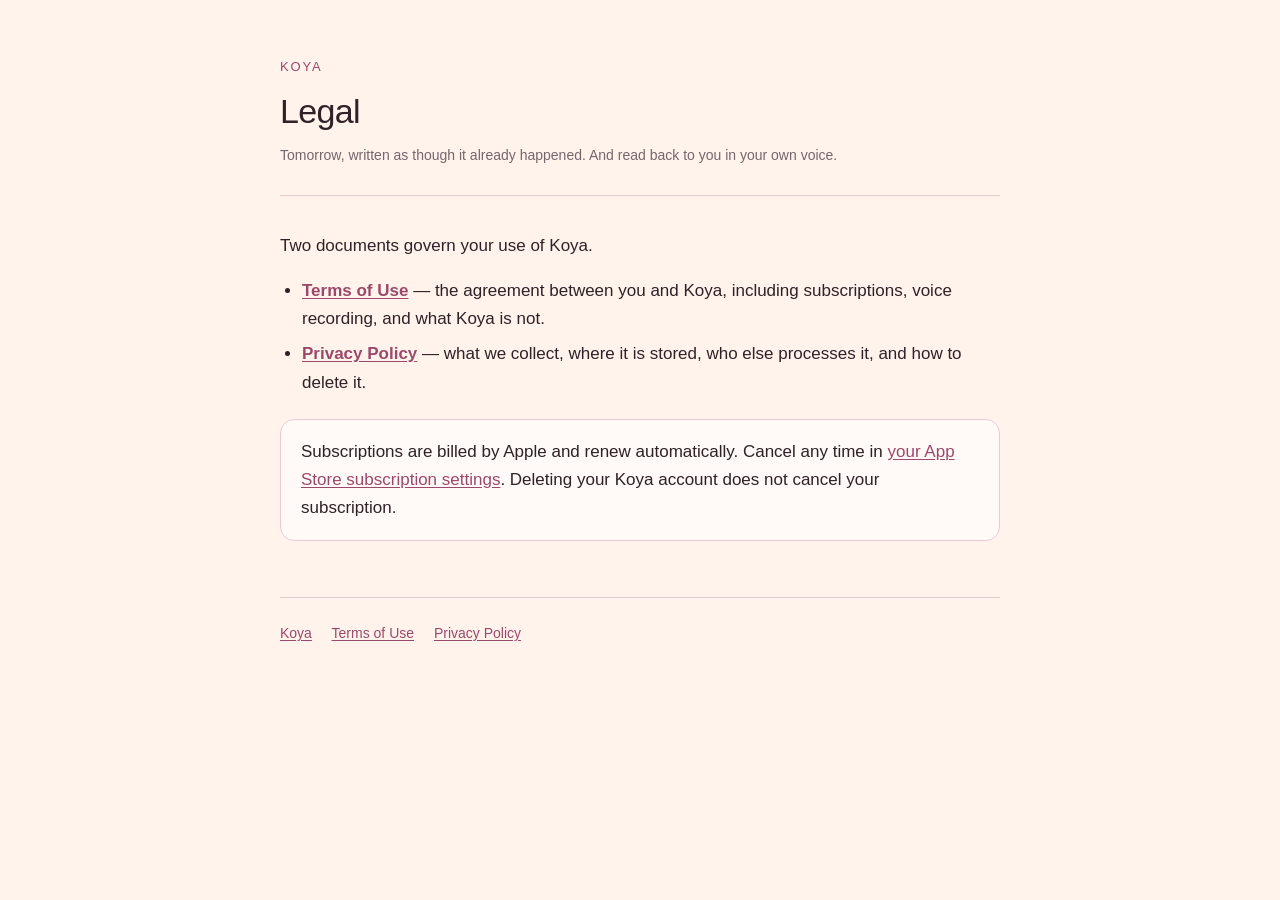
==== index.html @ c43348f8 "Koya's Terms of Use and Privacy Policy Written from the app's own code rather than from a template, " ====
<!DOCTYPE html>
<html lang="en">
<head>
<meta charset="utf-8">
<meta name="viewport" content="width=device-width, initial-scale=1">
<title>Koya — Legal</title>
<meta name="description" content="Koya's Terms of Use and Privacy Policy.">
<link rel="stylesheet" href="style.css">
</head>
<body>
<main>

<header>
  <p class="brand">Koya</p>
  <h1>Legal</h1>
  <p class="dates">Tomorrow, written as though it already happened. And read back to you in your own voice.</p>
</header>

<p>Two documents govern your use of Koya.</p>

<ul>
  <li><a href="terms.html"><strong>Terms of Use</strong></a> — the agreement between you and Koya,
      including subscriptions, voice recording, and what Koya is not.</li>
  <li><a href="privacy.html"><strong>Privacy Policy</strong></a> — what we collect, where it is
      stored, who else processes it, and how to delete it.</li>
</ul>

<div class="note">
  <p>Subscriptions are billed by Apple and renew automatically. Cancel any time in
  <a href="https://apps.apple.com/account/subscriptions">your App Store subscription settings</a>.
  Deleting your Koya account does not cancel your subscription.</p>
</div>

<footer>
  <a href="index.html">Koya</a>
  <a href="terms.html">Terms of Use</a>
  <a href="privacy.html">Privacy Policy</a>
</footer>

</main>
</body>
</html>
---- style.css ----
/* Koya's brand tokens, from ios/Koya/Theme.swift. The contrast ratios there were measured
   against these exact hexes, so they are not adjusted to taste. */
:root {
  --paper:  #FFF3EC;
  --surface:#FFF9F7;
  --ink:    #2E2226;
  --ink2:   #75666B;
  --rule:   #EACBD4;
  --signal: #9B496B;
}

* { box-sizing: border-box; }

html { -webkit-text-size-adjust: 100%; }

body {
  margin: 0;
  background: var(--paper);
  color: var(--ink);
  font: 400 17px/1.65 ui-sans-serif, -apple-system, BlinkMacSystemFont, "Segoe UI", Roboto, sans-serif;
  padding: 0 16px;
}

main { max-width: 720px; margin: 0 auto; padding: 56px 0 96px; }

header { border-bottom: 1px solid var(--rule); padding-bottom: 28px; margin-bottom: 36px; }

.brand {
  font-size: 13px; letter-spacing: 0.14em; text-transform: uppercase;
  color: var(--signal); font-weight: 500; margin: 0 0 14px;
}

h1 { font-size: 34px; font-weight: 400; letter-spacing: -0.02em; line-height: 1.2; margin: 0 0 12px; }

.dates { color: var(--ink2); font-size: 14px; margin: 0; }

h2 {
  font-size: 22px; font-weight: 500; letter-spacing: -0.01em;
  margin: 44px 0 14px; padding-top: 8px;
}

h3 { font-size: 17px; font-weight: 600; margin: 26px 0 8px; }

p, li { color: var(--ink); }

ul { padding-left: 22px; }
li { margin: 7px 0; }

a { color: var(--signal); text-underline-offset: 2px; }

strong { font-weight: 600; }

/* A plain statement that matters enough to sit apart from the prose. */
.note {
  background: var(--surface);
  border: 1px solid var(--rule);
  border-radius: 14px;
  padding: 18px 20px;
  margin: 22px 0;
}
.note p:first-child { margin-top: 0; }
.note p:last-child  { margin-bottom: 0; }

table { border-collapse: collapse; width: 100%; margin: 18px 0; font-size: 15px; }
th, td { text-align: left; padding: 11px 12px; border-bottom: 1px solid var(--rule); vertical-align: top; }
th { font-weight: 600; }
td:first-child { white-space: nowrap; }

footer {
  border-top: 1px solid var(--rule);
  margin-top: 56px; padding-top: 24px;
  color: var(--ink2); font-size: 14px;
}
footer a { margin-right: 16px; }

@media (max-width: 560px) {
  body { font-size: 16px; }
  main { padding: 36px 0 72px; }
  h1 { font-size: 28px; }
  h2 { font-size: 20px; }
  td:first-child { white-space: normal; }
}
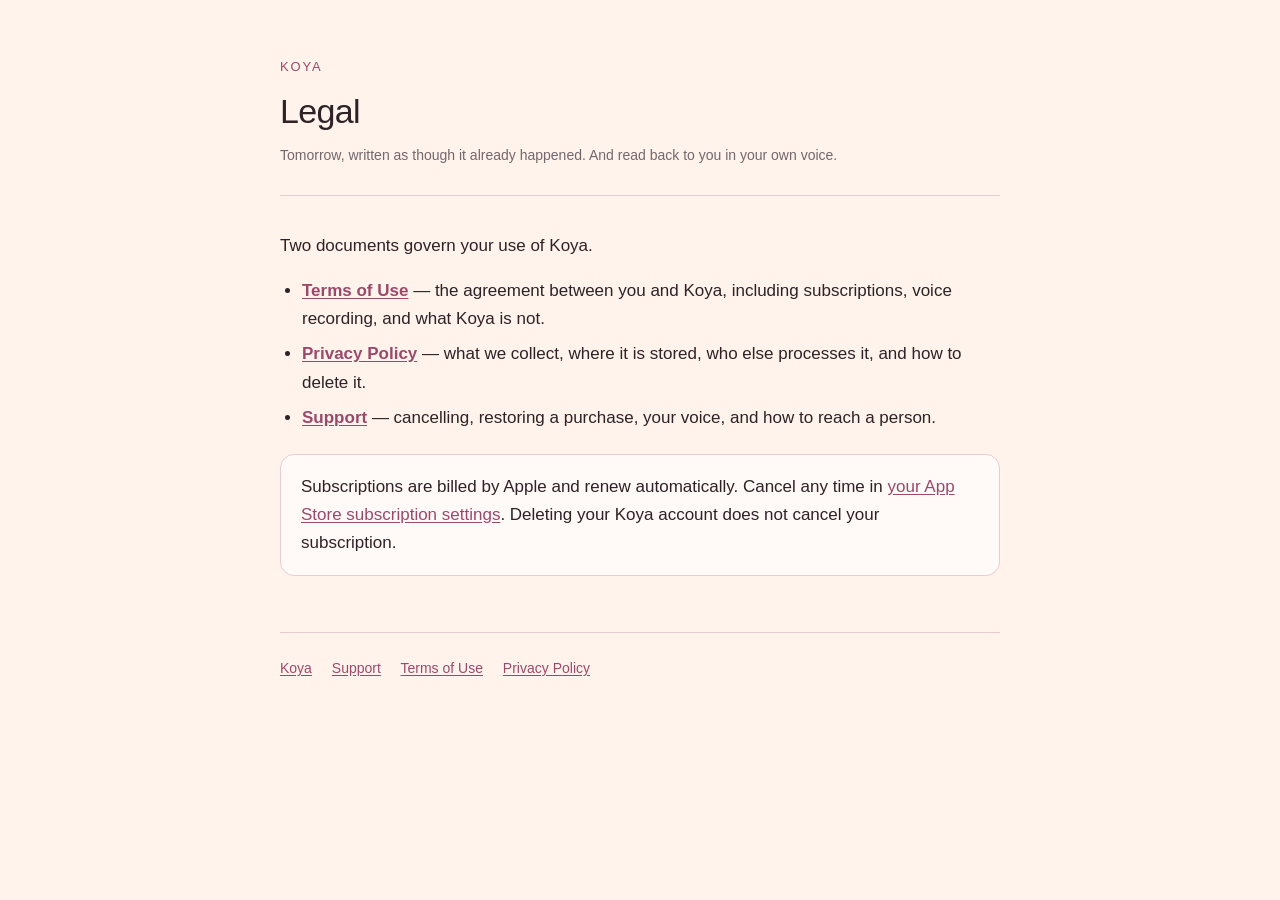
==== commit 2f21f832: "A support page, because App Review requires a working one Apple requires a Support URL on every list" ====
--- a/index.html
+++ b/index.html
@@ -23,6 +23,8 @@
       including subscriptions, voice recording, and what Koya is not.</li>
   <li><a href="privacy.html"><strong>Privacy Policy</strong></a> — what we collect, where it is
       stored, who else processes it, and how to delete it.</li>
+  <li><a href="support.html"><strong>Support</strong></a> — cancelling, restoring a purchase,
+      your voice, and how to reach a person.</li>
 </ul>
 
 <div class="note">
@@ -33,6 +35,7 @@
 
 <footer>
   <a href="index.html">Koya</a>
+  <a href="support.html">Support</a>
   <a href="terms.html">Terms of Use</a>
   <a href="privacy.html">Privacy Policy</a>
 </footer>
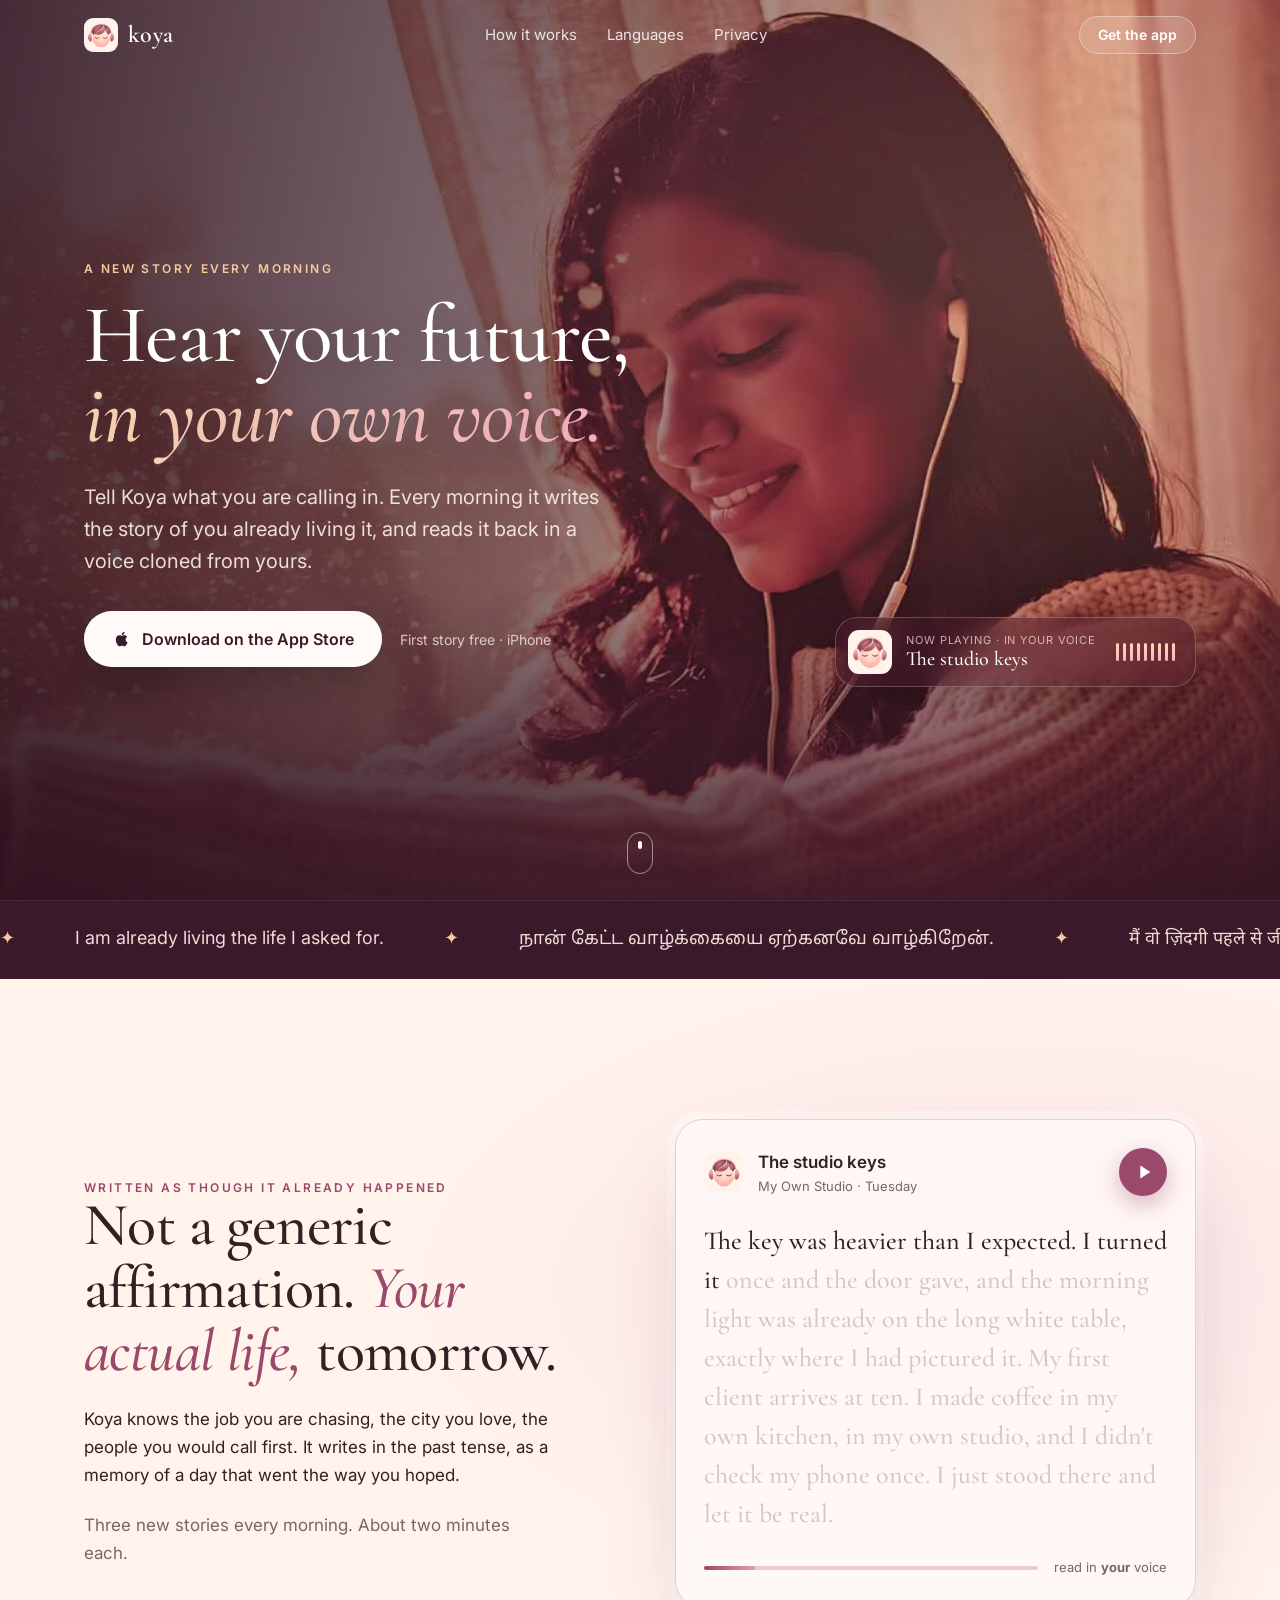
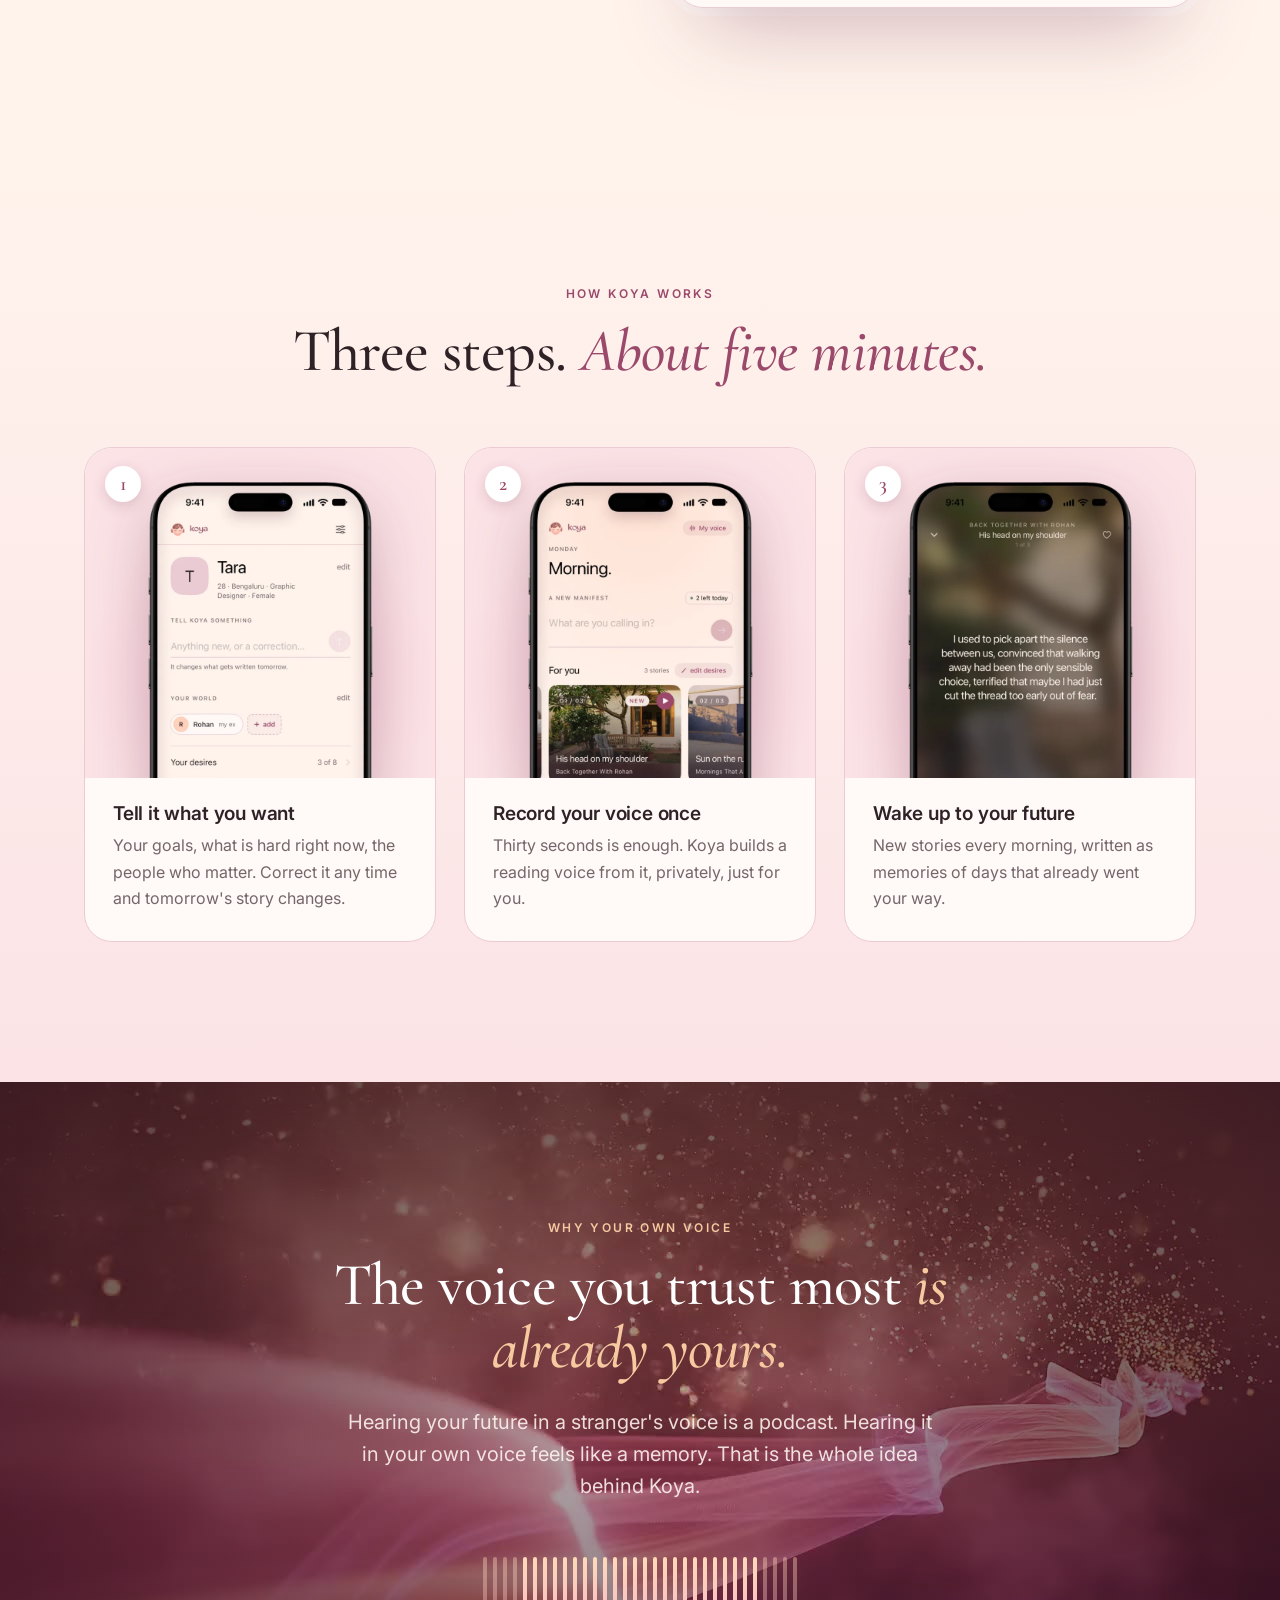
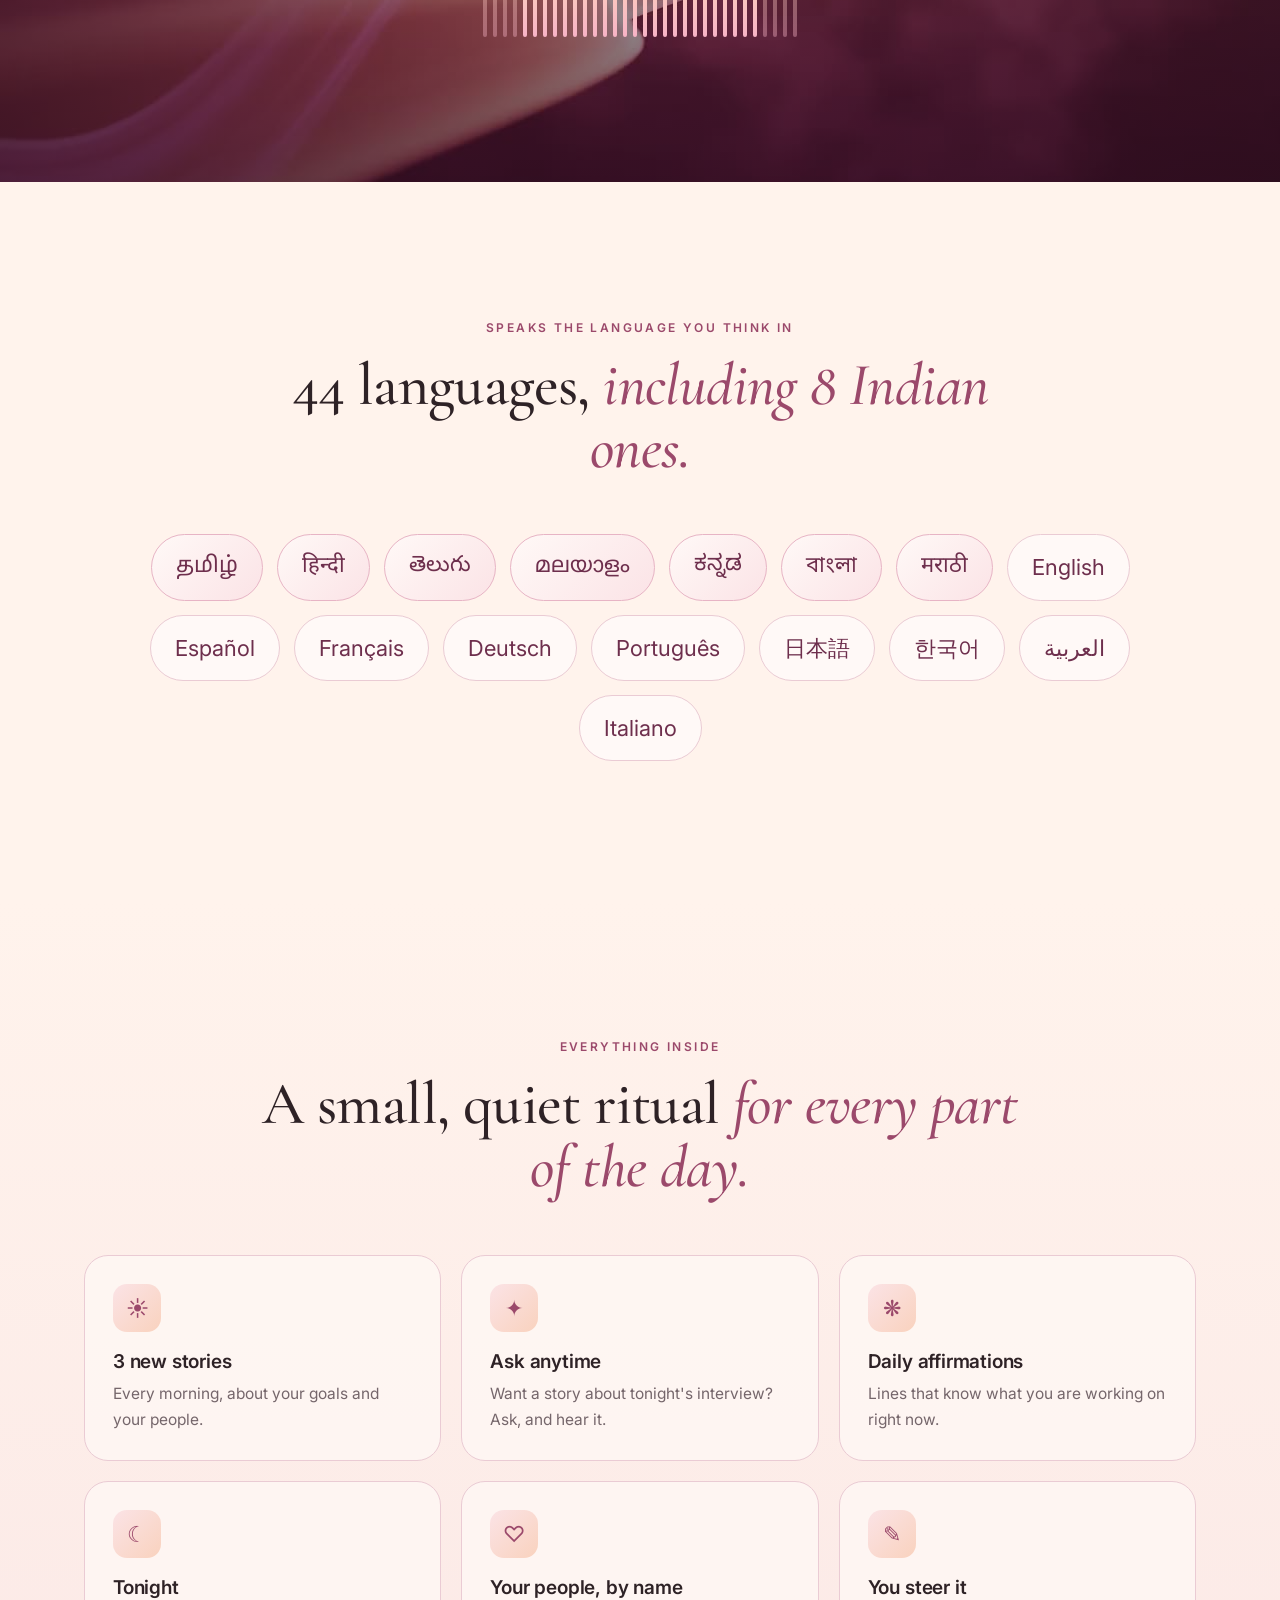
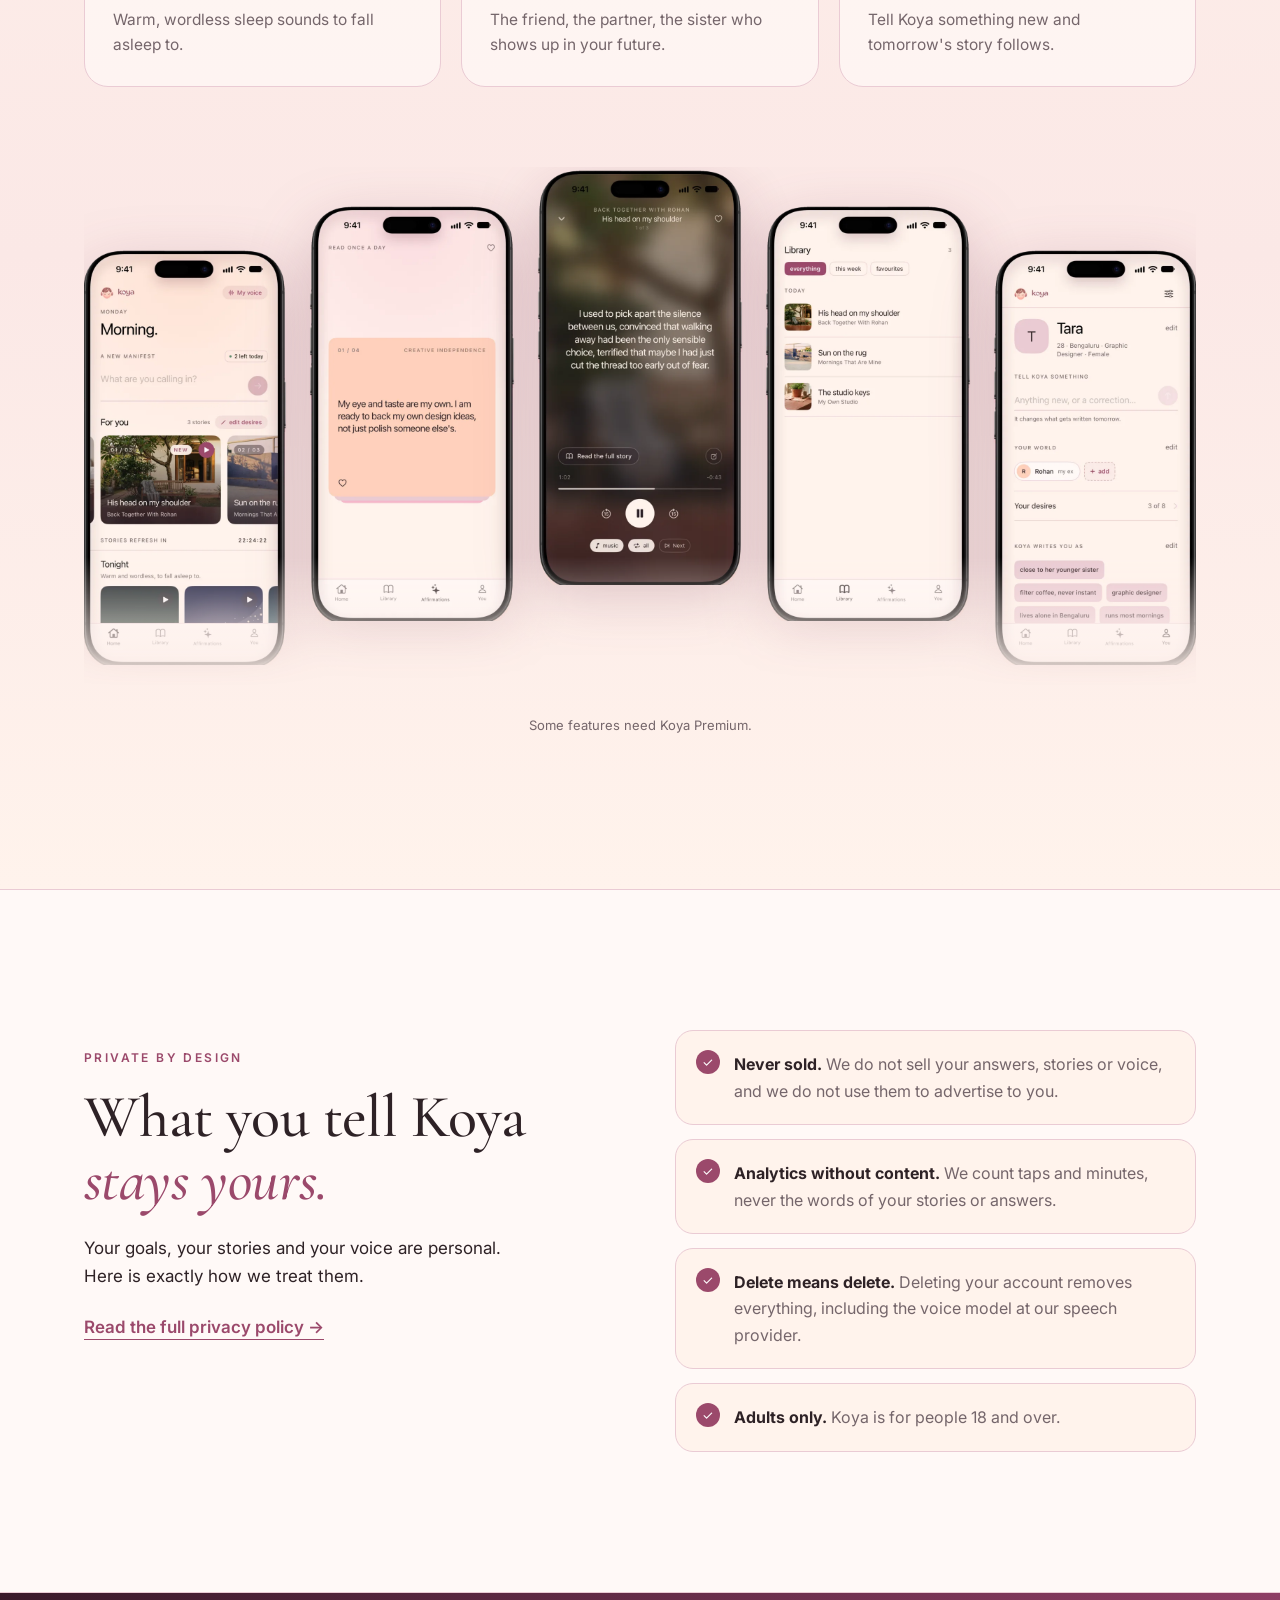
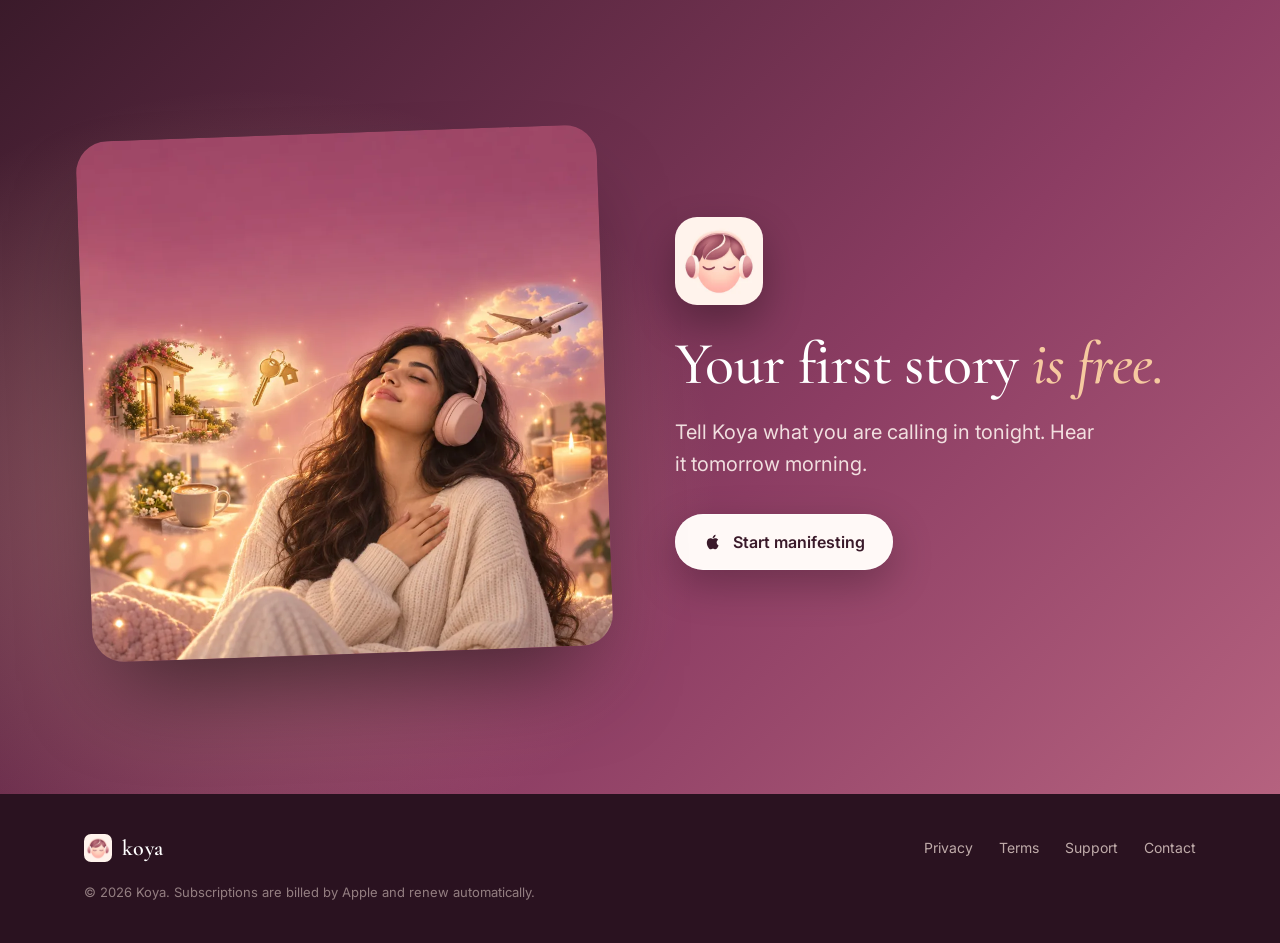
==== commit fc8cfc7b: "koyamanifest.com: new marketing site, restyled legal pages, ad landing page Hero and ambient video l" ====
--- a/index.html
+++ b/index.html
@@ -2,44 +2,273 @@
 <html lang="en">
 <head>
 <meta charset="utf-8">
-<meta name="viewport" content="width=device-width, initial-scale=1">
-<title>Koya — Legal</title>
-<meta name="description" content="Koya's Terms of Use and Privacy Policy.">
-<link rel="stylesheet" href="style.css">
+<meta name="viewport" content="width=device-width, initial-scale=1, viewport-fit=cover">
+<title>Koya · Hear your future, in your own voice</title>
+<meta name="description" content="Koya writes a short story of your goals already coming true and reads it to you every morning, in a voice cloned from yours. 44 languages. First story free on iPhone.">
+<link rel="canonical" href="https://koyamanifest.com/">
+<meta property="og:type" content="website">
+<meta property="og:url" content="https://koyamanifest.com/">
+<meta property="og:title" content="Koya · Hear your future, in your own voice">
+<meta property="og:description" content="A new manifestation story every morning, read to you in your own voice. First story free on iPhone.">
+<meta property="og:image" content="https://koyamanifest.com/assets/og.jpg">
+<meta name="twitter:card" content="summary_large_image">
+<meta name="apple-itunes-app" content="app-id=6812510895">
+<meta name="theme-color" content="#3A1A2A">
+<link rel="icon" href="assets/koya-icon.png">
+<link rel="apple-touch-icon" href="assets/koya-icon.png">
+<link rel="preconnect" href="https://fonts.googleapis.com">
+<link rel="preconnect" href="https://fonts.gstatic.com" crossorigin>
+<link href="https://fonts.googleapis.com/css2?family=Cormorant+Garamond:ital,wght@0,500;0,600;1,500;1,600&family=Inter:wght@400;500;600&family=Noto+Sans+Tamil:wght@500&family=Noto+Sans+Devanagari:wght@500&family=Noto+Sans+Telugu:wght@500&family=Noto+Sans+Malayalam:wght@500&family=Noto+Sans+Kannada:wght@500&family=Noto+Sans+Bengali:wght@500&display=swap" rel="stylesheet">
+<link rel="preload" as="image" href="assets/hero-poster.jpg">
+<link rel="stylesheet" href="site.css">
 </head>
-<body>
-<main>
-
-<header>
-  <p class="brand">Koya</p>
-  <h1>Legal</h1>
-  <p class="dates">Tomorrow, written as though it already happened. And read back to you in your own voice.</p>
+<body class="home">
+
+<header class="nav" id="nav">
+  <a class="logo" href="/" aria-label="Koya home"><img src="assets/icon.webp" alt="" width="34" height="34"><span>koya</span></a>
+  <nav>
+    <a href="#how">How it works</a>
+    <a href="#languages">Languages</a>
+    <a href="#privacy">Privacy</a>
+  </nav>
+  <a class="btn btn-small" href="https://apps.apple.com/app/id6812510895" data-cta="nav">Get the app</a>
 </header>
 
-<p>Two documents govern your use of Koya.</p>
-
-<ul>
-  <li><a href="terms.html"><strong>Terms of Use</strong></a> — the agreement between you and Koya,
-      including subscriptions, voice recording, and what Koya is not.</li>
-  <li><a href="privacy.html"><strong>Privacy Policy</strong></a> — what we collect, where it is
-      stored, who else processes it, and how to delete it.</li>
-  <li><a href="support.html"><strong>Support</strong></a> — cancelling, restoring a purchase,
-      your voice, and how to reach a person.</li>
-</ul>
-
-<div class="note">
-  <p>Subscriptions are billed by Apple and renew automatically. Cancel any time in
-  <a href="https://apps.apple.com/account/subscriptions">your App Store subscription settings</a>.
-  Deleting your Koya account does not cancel your subscription.</p>
+<!-- HERO -->
+<section class="hero">
+  <video class="hero-video" src="assets/hero.mp4" poster="assets/hero-poster.jpg" autoplay muted loop playsinline preload="auto" aria-hidden="true"></video>
+  <div class="hero-shade"></div>
+  <div class="hero-grain"></div>
+  <div class="hero-inner">
+    <div class="hero-copy">
+      <p class="kicker reveal">A new story every morning</p>
+      <h1 class="reveal">Hear your future,<br><em>in your own voice.</em></h1>
+      <p class="lede reveal">Tell Koya what you are calling in. Every morning it writes the story of you already living it, and reads it back in a voice cloned from yours.</p>
+      <div class="hero-cta reveal">
+        <a class="btn btn-light" href="https://apps.apple.com/app/id6812510895" data-cta="hero">
+          <svg viewBox="0 0 24 24" aria-hidden="true"><path d="M16.37 12.6c-.02-2.2 1.8-3.260 1.88-3.31-1.03-1.5-2.62-1.7-3.18-1.72-1.35-.14-2.64.8-3.33.8-.69 0-1.740-.78-2.86-.76-1.47.02-2.83.86-3.59 2.18-1.53 2.65-.39 6.57 1.1 8.72.73 1.05 1.6 2.23 2.73 2.19 1.1-.04 1.51-.71 2.84-.71 1.32 0 1.7.71 2.86.69 1.18-.02 1.93-1.07 2.65-2.13.84-1.22 1.18-2.4 1.2-2.46-.03-.01-2.3-.88-2.32-3.49zM14.2 6.13c.6-.73 1.01-1.75.9-2.76-.87.04-1.92.58-2.54 1.31-.56.65-1.05 1.690-.92 2.68.97.08 1.96-.49 2.56-1.23z"/></svg>
+          Download on the App Store
+        </a>
+        <span class="hero-fine">First story free · iPhone</span>
+      </div>
+    </div>
+    <div class="now reveal" aria-hidden="true">
+      <img src="assets/icon.webp" alt="" width="44" height="44">
+      <div class="now-txt"><small>Now playing · in your voice</small><b>The studio keys</b></div>
+      <div class="wave"><i></i><i></i><i></i><i></i><i></i><i></i><i></i><i></i><i></i></div>
+    </div>
+  </div>
+  <a class="scroll-hint" href="#story" aria-label="Scroll down"><span></span></a>
+</section>
+
+<!-- MARQUEE -->
+<div class="marquee" aria-label="Affirmations in many languages">
+  <div class="track">
+    <span lang="en">I am already living the life I asked for.</span>
+    <span lang="ta" class="ta">நான் கேட்ட வாழ்க்கையை ஏற்கனவே வாழ்கிறேன்.</span>
+    <span lang="hi" class="hi">मैं वो ज़िंदगी पहले से जी रही हूँ जो मैंने माँगी थी।</span>
+    <span lang="te" class="te">నేను కోరుకున్న జీవితాన్ని ఇప్పటికే జీవిస్తున్నాను.</span>
+    <span lang="ml" class="ml">ഞാൻ ആഗ്രഹിച്ച ജീവിതം ഇപ്പോൾ തന്നെ ജീവിക്കുന്നു.</span>
+    <span lang="kn" class="kn">ನಾನು ಬಯಸಿದ ಜೀವನವನ್ನು ಈಗಾಗಲೇ ಬದುಕುತ್ತಿದ್ದೇನೆ.</span>
+    <span lang="es">Ya estoy viviendo la vida que pedí.</span>
+    <span lang="fr">Je vis déjà la vie que j'ai demandée.</span>
+  </div>
 </div>
 
-<footer>
-  <a href="index.html">Koya</a>
-  <a href="support.html">Support</a>
-  <a href="terms.html">Terms of Use</a>
-  <a href="privacy.html">Privacy Policy</a>
+<!-- STORY DEMO -->
+<section class="story" id="story">
+  <div class="wrap story-grid">
+    <div class="story-copy">
+      <p class="kicker dark reveal">Written as though it already happened</p>
+      <h2 class="reveal">Not a generic affirmation. <em>Your actual life,</em> tomorrow.</h2>
+      <p class="reveal">Koya knows the job you are chasing, the city you love, the people you would call first. It writes in the past tense, as a memory of a day that went the way you hoped.</p>
+      <p class="muted reveal">Three new stories every morning. About two minutes each.</p>
+    </div>
+    <figure class="story-card reveal" id="storyCard">
+      <div class="story-head">
+        <img src="assets/icon.webp" alt="" width="40" height="40">
+        <div><b>The studio keys</b><span>My Own Studio · Tuesday</span></div>
+        <button class="play" id="playBtn" aria-label="Play the sample story"><svg viewBox="0 0 24 24"><path d="M8 5v14l11-7z"/></svg></button>
+      </div>
+      <p class="story-text" id="storyText">The key was heavier than I expected. I turned it once and the door gave, and the morning light was already on the long white table, exactly where I had pictured it. My first client arrives at ten. I made coffee in my own kitchen, in my own studio, and I didn't check my phone once. I just stood there and let it be real.</p>
+      <div class="story-foot">
+        <div class="bar"><i id="storyBar"></i></div>
+        <span>read in <b>your</b> voice</span>
+      </div>
+    </figure>
+  </div>
+</section>
+
+<!-- HOW -->
+<section class="how" id="how">
+  <div class="wrap">
+    <p class="kicker dark center reveal">How Koya works</p>
+    <h2 class="center reveal">Three steps. <em>About five minutes.</em></h2>
+    <div class="steps">
+      <article class="step reveal">
+        <div class="step-phone"><img src="assets/phone-you.webp" alt="Koya profile screen with goals and people" loading="lazy" width="600" height="1194"></div>
+        <span class="num">1</span>
+        <h3>Tell it what you want</h3>
+        <p>Your goals, what is hard right now, the people who matter. Correct it any time and tomorrow's story changes.</p>
+      </article>
+      <article class="step reveal">
+        <div class="step-phone"><img src="assets/phone-home.webp" alt="Koya home screen with new stories" loading="lazy" width="600" height="1194"></div>
+        <span class="num">2</span>
+        <h3>Record your voice once</h3>
+        <p>Thirty seconds is enough. Koya builds a reading voice from it, privately, just for you.</p>
+      </article>
+      <article class="step reveal">
+        <div class="step-phone"><img src="assets/phone-player.webp" alt="Koya story player" loading="lazy" width="600" height="1194"></div>
+        <span class="num">3</span>
+        <h3>Wake up to your future</h3>
+        <p>New stories every morning, written as memories of days that already went your way.</p>
+      </article>
+    </div>
+  </div>
+</section>
+
+<!-- VOICE -->
+<section class="voice">
+  <video class="voice-video" src="assets/ambient.mp4" poster="assets/ambient-poster.jpg" autoplay muted loop playsinline preload="none" aria-hidden="true"></video>
+  <div class="voice-shade"></div>
+  <div class="wrap voice-inner">
+    <p class="kicker reveal">Why your own voice</p>
+    <h2 class="reveal">The voice you trust most <em>is already yours.</em></h2>
+    <p class="lede reveal">Hearing your future in a stranger's voice is a podcast. Hearing it in your own voice feels like a memory. That is the whole idea behind Koya.</p>
+    <div class="bigwave reveal" aria-hidden="true">
+      <i></i><i></i><i></i><i></i><i></i><i></i><i></i><i></i><i></i><i></i><i></i><i></i><i></i><i></i><i></i><i></i><i></i><i></i><i></i><i></i><i></i><i></i><i></i><i></i><i></i><i></i><i></i><i></i><i></i><i></i><i></i><i></i>
+    </div>
+  </div>
+</section>
+
+<!-- LANGUAGES -->
+<section class="langs" id="languages">
+  <div class="wrap">
+    <p class="kicker dark center reveal">Speaks the language you think in</p>
+    <h2 class="center reveal">44 languages, <em>including 8 Indian ones.</em></h2>
+    <div class="scripts reveal" aria-hidden="true">
+      <span class="ta">தமிழ்</span><span class="hi">हिन्दी</span><span class="te">తెలుగు</span><span class="ml">മലയാളം</span><span class="kn">ಕನ್ನಡ</span><span class="bn">বাংলা</span><span class="hi">मराठी</span><span>English</span><span>Español</span><span>Français</span><span>Deutsch</span><span>Português</span><span>日本語</span><span>한국어</span><span>العربية</span><span>Italiano</span>
+    </div>
+  </div>
+</section>
+
+<!-- FEATURES -->
+<section class="features">
+  <div class="wrap">
+    <p class="kicker dark center reveal">Everything inside</p>
+    <h2 class="center reveal">A small, quiet ritual <em>for every part of the day.</em></h2>
+    <div class="grid">
+      <div class="feat reveal"><div class="ico">☀︎</div><h3>3 new stories</h3><p>Every morning, about your goals and your people.</p></div>
+      <div class="feat reveal"><div class="ico">✦</div><h3>Ask anytime</h3><p>Want a story about tonight's interview? Ask, and hear it.</p></div>
+      <div class="feat reveal"><div class="ico">❋</div><h3>Daily affirmations</h3><p>Lines that know what you are working on right now.</p></div>
+      <div class="feat reveal"><div class="ico">☾</div><h3>Tonight</h3><p>Warm, wordless sleep sounds to fall asleep to.</p></div>
+      <div class="feat reveal"><div class="ico">♡</div><h3>Your people, by name</h3><p>The friend, the partner, the sister who shows up in your future.</p></div>
+      <div class="feat reveal"><div class="ico">✎</div><h3>You steer it</h3><p>Tell Koya something new and tomorrow's story follows.</p></div>
+    </div>
+    <div class="gallery reveal" aria-label="Koya screens">
+      <img src="assets/phone-home.webp" alt="Home" loading="lazy" width="600" height="1194">
+      <img src="assets/phone-affirm.webp" alt="Affirmations" loading="lazy" width="600" height="1194">
+      <img src="assets/phone-player.webp" alt="Player" loading="lazy" width="600" height="1194">
+      <img src="assets/phone-library.webp" alt="Library" loading="lazy" width="600" height="1194">
+      <img src="assets/phone-you.webp" alt="You" loading="lazy" width="600" height="1194">
+    </div>
+    <p class="fineprint center">Some features need Koya Premium.</p>
+  </div>
+</section>
+
+<!-- PRIVACY -->
+<section class="promise" id="privacy">
+  <div class="wrap promise-grid">
+    <div>
+      <p class="kicker dark reveal">Private by design</p>
+      <h2 class="reveal">What you tell Koya <em>stays yours.</em></h2>
+      <p class="reveal">Your goals, your stories and your voice are personal. Here is exactly how we treat them.</p>
+      <a class="link reveal" href="privacy">Read the full privacy policy →</a>
+    </div>
+    <ul class="promises">
+      <li class="reveal"><b>Never sold.</b> We do not sell your answers, stories or voice, and we do not use them to advertise to you.</li>
+      <li class="reveal"><b>Analytics without content.</b> We count taps and minutes, never the words of your stories or answers.</li>
+      <li class="reveal"><b>Delete means delete.</b> Deleting your account removes everything, including the voice model at our speech provider.</li>
+      <li class="reveal"><b>Adults only.</b> Koya is for people 18 and over.</li>
+    </ul>
+  </div>
+</section>
+
+<!-- FINAL CTA -->
+<section class="final">
+  <div class="wrap final-grid">
+    <div class="final-art reveal"><img src="assets/dream.webp" alt="A woman with headphones, eyes closed, smiling at sunrise" loading="lazy" width="900" height="900"></div>
+    <div class="final-copy">
+      <img class="final-icon reveal" src="assets/icon.webp" alt="" width="88" height="88">
+      <h2 class="reveal">Your first story <em>is free.</em></h2>
+      <p class="lede reveal">Tell Koya what you are calling in tonight. Hear it tomorrow morning.</p>
+      <a class="btn btn-light reveal" href="https://apps.apple.com/app/id6812510895" data-cta="final">
+        <svg viewBox="0 0 24 24" aria-hidden="true"><path d="M16.37 12.6c-.02-2.2 1.8-3.26 1.88-3.31-1.03-1.5-2.62-1.7-3.18-1.72-1.35-.14-2.64.8-3.33.8-.69 0-1.74-.78-2.86-.76-1.47.02-2.83.86-3.59 2.18-1.53 2.65-.39 6.57 1.1 8.72.73 1.05 1.6 2.23 2.73 2.19 1.1-.04 1.51-.71 2.84-.71 1.32 0 1.7.71 2.86.69 1.18-.02 1.930-1.07 2.65-2.13.84-1.22 1.18-2.4 1.2-2.46-.03-.01-2.3-.88-2.32-3.49zM14.2 6.13c.6-.73 1.01-1.75.9-2.76-.87.04-1.92.58-2.54 1.31-.56.65-1.05 1.69-.92 2.68.97.08 1.96-.49 2.56-1.23z"/></svg>
+        Start manifesting
+      </a>
+    </div>
+  </div>
+</section>
+
+<footer class="foot">
+  <div class="wrap foot-inner">
+    <a class="logo" href="/"><img src="assets/icon.webp" alt="" width="28" height="28"><span>koya</span></a>
+    <nav>
+      <a href="privacy">Privacy</a>
+      <a href="terms">Terms</a>
+      <a href="support">Support</a>
+      <a href="mailto:koyamanifest@gmail.com">Contact</a>
+    </nav>
+    <p>© 2026 Koya. Subscriptions are billed by Apple and renew automatically.</p>
+  </div>
 </footer>
 
-</main>
+<script>
+  const reduce = matchMedia('(prefers-reduced-motion: reduce)').matches;
+
+  // Reveal on scroll
+  const io = new IntersectionObserver(es => es.forEach(e => {
+    if (e.isIntersecting) { e.target.classList.add('in'); io.unobserve(e.target); }
+  }), { threshold: .15, rootMargin: '0px 0px -40px 0px' });
+  document.querySelectorAll('.reveal').forEach((el, i) => {
+    el.style.transitionDelay = (i % 4) * 70 + 'ms';
+    io.observe(el);
+  });
+
+  // Nav turns solid after the hero
+  const nav = document.getElementById('nav');
+  const onScroll = () => nav.classList.toggle('solid', scrollY > innerHeight * .7);
+  addEventListener('scroll', onScroll, { passive: true }); onScroll();
+
+  // Story card: words light up like narration
+  const text = document.getElementById('storyText');
+  const words = text.textContent.trim().split(/\s+/);
+  text.innerHTML = words.map(w => '<span>' + w + '</span>').join(' ');
+  const spans = text.querySelectorAll('span');
+  const bar = document.getElementById('storyBar');
+  const btn = document.getElementById('playBtn');
+  let t = null, i = 0;
+  function run() {
+    clearInterval(t); i = 0; spans.forEach(s => s.classList.remove('lit'));
+    btn.classList.add('on');
+    t = setInterval(() => {
+      if (i >= spans.length) { clearInterval(t); btn.classList.remove('on'); return; }
+      spans[i++].classList.add('lit');
+      bar.style.width = (i / spans.length * 100) + '%';
+    }, 210);
+  }
+  btn.addEventListener('click', run);
+  if (reduce) { spans.forEach(s => s.classList.add('lit')); bar.style.width = '100%'; }
+  else {
+    const so = new IntersectionObserver(es => { if (es[0].isIntersecting) { run(); so.disconnect(); } }, { threshold: .6 });
+    so.observe(document.getElementById('storyCard'));
+  }
+
+  // Background videos: play only on screen, never with reduced motion
+  document.querySelectorAll('video[autoplay]').forEach(v => {
+    if (reduce) { v.pause(); v.removeAttribute('autoplay'); return; }
+    new IntersectionObserver(es => es[0].isIntersecting ? v.play().catch(() => {}) : v.pause()).observe(v);
+  });
+</script>
 </body>
 </html>
--- a/site.css
+++ b/site.css
@@ -0,0 +1,236 @@
+/* Koya marketing site. Brand tokens match ios/Koya/Theme.swift (paper, ink, signal). */
+:root {
+  --paper:#FFF3EC; --surface:#FFF9F7; --ink:#2E2226; --ink2:#75666B;
+  --rule:#EACBD4; --signal:#9B496B; --blush:#FBE3E6; --peach:#F9D2BE;
+  --plum:#3A1A2A; --plum2:#6E2F4D; --gold:#F6C9A0;
+  --serif:"Cormorant Garamond", Georgia, serif;
+  --sans:Inter, -apple-system, BlinkMacSystemFont, "Segoe UI", sans-serif;
+}
+* { box-sizing:border-box; }
+html { -webkit-text-size-adjust:100%; scroll-behavior:smooth; }
+body { margin:0; background:var(--paper); color:var(--ink); font:400 17px/1.65 var(--sans); overflow-x:hidden; }
+img { max-width:100%; height:auto; display:block; }
+a { color:inherit; }
+.wrap { max-width:1160px; margin:0 auto; padding:0 24px; }
+.center { text-align:center; margin-left:auto; margin-right:auto; }
+.ta{font-family:"Noto Sans Tamil",var(--sans)} .hi{font-family:"Noto Sans Devanagari",var(--sans)}
+.te{font-family:"Noto Sans Telugu",var(--sans)} .ml{font-family:"Noto Sans Malayalam",var(--sans)}
+.kn{font-family:"Noto Sans Kannada",var(--sans)} .bn{font-family:"Noto Sans Bengali",var(--sans)}
+
+h1, h2 { font-family:var(--serif); font-weight:500; letter-spacing:-.01em; margin:0; }
+h1 em, h2 em { font-style:italic; }
+h2 { font-size:clamp(36px, 5vw, 60px); line-height:1.05; max-width:760px; }
+h2 em { color:var(--signal); }
+h3 { font:600 19px/1.3 var(--sans); margin:0 0 6px; letter-spacing:-.01em; }
+.kicker { font:600 12px/1 var(--sans); letter-spacing:.2em; text-transform:uppercase; color:var(--gold); margin:0 0 20px; }
+.kicker.dark { color:var(--signal); }
+.lede { font-size:clamp(17px, 1.6vw, 20px); line-height:1.6; }
+.muted { color:var(--ink2); }
+.fineprint { color:var(--ink2); font-size:13px; margin-top:28px; }
+section { position:relative; }
+section > .wrap { padding-top:clamp(80px, 11vw, 140px); padding-bottom:clamp(80px, 11vw, 140px); }
+
+/* Buttons */
+.btn { display:inline-flex; align-items:center; gap:10px; text-decoration:none; font:600 16px/1 var(--sans);
+  padding:18px 28px; border-radius:999px; transition:transform .25s, box-shadow .25s; white-space:nowrap; }
+.btn svg { width:20px; height:20px; fill:currentColor; }
+.btn:hover { transform:translateY(-2px); }
+.btn-light { background:#FFF9F7; color:var(--plum); box-shadow:0 14px 40px rgba(0,0,0,.25), 0 0 0 1px rgba(255,255,255,.4) inset; }
+.btn-light:hover { box-shadow:0 18px 50px rgba(246,201,160,.45); }
+.btn-small { padding:11px 18px; font-size:14px; background:rgba(255,249,247,.14); color:#fff;
+  border:1px solid rgba(255,255,255,.35); backdrop-filter:blur(8px); -webkit-backdrop-filter:blur(8px); }
+
+/* Nav */
+.nav { position:fixed; inset:0 0 auto; z-index:50; display:flex; align-items:center; justify-content:space-between; gap:20px;
+  padding:16px max(24px, calc((100vw - 1160px)/2 + 24px)); color:#fff; transition:background .35s, color .35s, box-shadow .35s; }
+.nav nav { display:flex; gap:30px; font-size:15px; }
+.nav nav a { text-decoration:none; opacity:.85; } .nav nav a:hover { opacity:1; }
+.logo { display:flex; align-items:center; gap:10px; text-decoration:none; font:600 24px/1 var(--serif); letter-spacing:.02em; }
+.logo img { border-radius:9px; }
+.nav.solid { background:rgba(255,243,236,.86); color:var(--ink); box-shadow:0 1px 0 var(--rule);
+  backdrop-filter:blur(14px) saturate(1.4); -webkit-backdrop-filter:blur(14px) saturate(1.4); }
+.nav.solid .btn-small { background:var(--plum); border-color:var(--plum); color:#fff; }
+
+/* Hero */
+.hero { min-height:min(100svh, 1000px); display:flex; align-items:center; overflow:hidden; color:#fff; background:var(--plum); }
+.hero-video { position:absolute; inset:0; width:100%; height:100%; object-fit:cover; transform:scale(1.04); animation:drift 24s ease-in-out infinite alternate; }
+@keyframes drift { to { transform:scale(1.12) translate(-1.5%, -1%); } }
+.hero-shade { position:absolute; inset:0;
+  background:
+    radial-gradient(ellipse 80% 70% at 85% 30%, rgba(246,201,160,.18), transparent 60%),
+    linear-gradient(100deg, rgba(42,14,28,.88) 0%, rgba(58,26,42,.62) 42%, rgba(110,47,77,.18) 75%, rgba(58,26,42,.35) 100%),
+    linear-gradient(to top, rgba(42,14,28,.85), transparent 35%); }
+.hero-grain { position:absolute; inset:-50%; opacity:.07; pointer-events:none;
+  background-image:url("data:image/svg+xml,%3Csvg xmlns='http://www.w3.org/2000/svg' width='160' height='160'%3E%3Cfilter id='n'%3E%3CfeTurbulence baseFrequency='.9' numOctaves='2'/%3E%3C/filter%3E%3Crect width='100%25' height='100%25' filter='url(%23n)'/%3E%3C/svg%3E");
+  animation:grain 1.2s steps(4) infinite; }
+@keyframes grain { 25%{transform:translate(-3%,2%)} 50%{transform:translate(2%,-3%)} 75%{transform:translate(-1%,3%)} }
+.hero-inner { position:relative; z-index:2; width:100%; max-width:1160px; margin:0 auto; padding:120px 24px 90px;
+  display:grid; grid-template-columns:1.15fr .85fr; gap:40px; align-items:center; }
+.hero h1 { font-size:clamp(46px, 6.4vw, 92px); line-height:.98; text-shadow:0 4px 40px rgba(0,0,0,.25); }
+.hero h1 em { color:var(--gold); background:linear-gradient(90deg, #FFD9B8, #F7B3C6, #FFD9B8); background-size:200% auto;
+  -webkit-background-clip:text; background-clip:text; color:transparent; animation:shine 7s linear infinite; padding-right:.06em; }
+@keyframes shine { to { background-position:200% center; } }
+.hero .lede { max-width:520px; margin:26px 0 34px; color:rgba(255,245,240,.88); }
+.hero-cta { display:flex; align-items:center; gap:18px; flex-wrap:wrap; }
+.hero-fine { font-size:14px; color:rgba(255,245,240,.75); }
+.now { align-self:end; justify-self:end; display:flex; align-items:center; gap:14px; padding:12px 20px 12px 12px; border-radius:22px;
+  background:rgba(58,26,42,.42); border:1px solid rgba(255,255,255,.22); backdrop-filter:blur(16px) saturate(1.3); -webkit-backdrop-filter:blur(16px) saturate(1.3);
+  box-shadow:0 20px 50px rgba(0,0,0,.25); animation:float 7s ease-in-out infinite; margin-bottom:-20px; }
+.now.reveal.in { animation:float 7s ease-in-out infinite; }
+@keyframes float { 50% { translate:0 -10px; } }
+.now img { border-radius:11px; }
+.now-txt { display:flex; flex-direction:column; line-height:1.3; }
+.now-txt small { font-size:11px; letter-spacing:.08em; text-transform:uppercase; color:rgba(255,236,228,.7); }
+.now-txt b { font:500 20px/1.2 var(--serif); }
+.wave { display:flex; gap:4px; align-items:center; height:28px; margin-left:6px; }
+.wave i, .bigwave i { display:block; width:3px; border-radius:3px; background:linear-gradient(#FFD9B8, #F7B3C6); animation:eq 1.1s ease-in-out infinite; }
+.wave i { height:18px; }
+.wave i:nth-child(3n) { animation-delay:-.3s } .wave i:nth-child(3n+1) { animation-delay:-.7s } .wave i:nth-child(4n) { animation-duration:.8s }
+@keyframes eq { 0%,100% { transform:scaleY(.3); } 50% { transform:scaleY(1); } }
+.scroll-hint { position:absolute; z-index:2; left:50%; bottom:26px; width:26px; height:42px; margin-left:-13px; border:1.5px solid rgba(255,255,255,.5); border-radius:20px; }
+.scroll-hint span { position:absolute; left:50%; top:8px; width:4px; height:8px; margin-left:-2px; border-radius:2px; background:#fff; animation:scrolly 1.8s infinite; }
+@keyframes scrolly { to { transform:translateY(14px); opacity:0; } }
+
+/* Marquee */
+.marquee { overflow:hidden; background:var(--plum); color:rgba(255,236,228,.92); border-top:1px solid rgba(255,255,255,.08); }
+.track { display:flex; gap:60px; width:max-content; padding:22px 0; animation:marq 50s linear infinite; font-size:18px; }
+.track span::before { content:"✦"; color:var(--gold); margin-right:60px; font-family:var(--sans); }
+@keyframes marq { to { transform:translateX(-50%); } }
+
+/* Story */
+.story { background:radial-gradient(ellipse 70% 60% at 80% 40%, var(--blush), transparent 70%), var(--paper); }
+.story-grid { display:grid; grid-template-columns:1fr 1fr; gap:70px; align-items:center; }
+.story-copy p { max-width:470px; margin:22px 0 0; }
+.story-card { margin:0; background:rgba(255,249,247,.85); border:1px solid var(--rule); border-radius:28px; padding:28px;
+  box-shadow:0 40px 80px -30px rgba(110,47,77,.35), 0 0 0 8px rgba(255,255,255,.35); backdrop-filter:blur(10px); }
+.story-head { display:flex; align-items:center; gap:14px; }
+.story-head img { border-radius:11px; }
+.story-head div { flex:1; display:flex; flex-direction:column; }
+.story-head b { font-weight:600; } .story-head span { font-size:13px; color:var(--ink2); }
+.play { width:48px; height:48px; border:0; border-radius:50%; cursor:pointer; background:var(--signal); color:#fff; display:grid; place-items:center;
+  box-shadow:0 8px 24px rgba(155,73,107,.4); transition:transform .2s; }
+.play svg { width:22px; height:22px; fill:currentColor; margin-left:2px; }
+.play:hover { transform:scale(1.06); }
+.play.on { animation:ring 1.6s infinite; }
+@keyframes ring { 0% { box-shadow:0 0 0 0 rgba(155,73,107,.45); } 100% { box-shadow:0 0 0 18px rgba(155,73,107,0); } }
+.story-text { font:500 clamp(21px, 2.1vw, 26px)/1.5 var(--serif); margin:24px 0; color:rgba(46,34,38,.22); }
+.story-text span { transition:color .5s; }
+.story-text span.lit { color:var(--ink); }
+.story-foot { display:flex; align-items:center; gap:16px; font-size:13px; color:var(--ink2); }
+.bar { flex:1; height:4px; border-radius:4px; background:var(--rule); overflow:hidden; }
+.bar i { display:block; height:100%; width:0; background:linear-gradient(90deg, var(--signal), #E59AB4); transition:width .2s linear; }
+
+/* How */
+.how { background:linear-gradient(var(--paper), var(--blush)); }
+.how h2 { margin-bottom:64px; }
+.steps { display:grid; grid-template-columns:repeat(3, 1fr); gap:28px; }
+.step { background:var(--surface); border:1px solid var(--rule); border-radius:28px; padding:0 28px 30px; overflow:hidden; position:relative; }
+.step-phone { height:330px; overflow:hidden; margin:0 -28px 24px; padding-top:30px;
+  background:radial-gradient(circle at 50% 70%, #F7C8D6, var(--blush) 60%); }
+.step-phone img { width:66%; margin:0 auto; filter:drop-shadow(0 20px 30px rgba(110,47,77,.3)); transition:transform .6s cubic-bezier(.2,.8,.2,1); }
+.step:hover .step-phone img { transform:translateY(-12px); }
+.num { position:absolute; top:18px; left:20px; width:36px; height:36px; border-radius:50%; background:#fff; color:var(--signal);
+  font:600 20px/36px var(--serif); text-align:center; box-shadow:0 4px 14px rgba(110,47,77,.18); }
+.step p { color:var(--ink2); margin:0; font-size:16px; }
+
+/* Voice */
+.voice { color:#fff; background:var(--plum); overflow:hidden; }
+.voice-video { position:absolute; inset:0; width:100%; height:100%; object-fit:cover; opacity:.85; }
+.voice-shade { position:absolute; inset:0; background:radial-gradient(ellipse at center, rgba(58,26,42,.25), rgba(42,14,28,.8)); }
+.voice-inner { position:relative; text-align:center; }
+.voice h2 { margin:0 auto; } .voice h2 em { color:var(--gold); }
+.voice .lede { max-width:600px; margin:26px auto 0; color:rgba(255,245,240,.88); }
+.bigwave { display:flex; justify-content:center; align-items:center; gap:6px; height:90px; margin-top:50px; }
+.bigwave i { width:4px; height:80px; }
+.bigwave i:nth-child(odd) { animation-delay:-.4s; } .bigwave i:nth-child(3n) { animation-delay:-.8s; animation-duration:1.4s; }
+.bigwave i:nth-child(5n) { animation-duration:.9s; } .bigwave i:nth-child(7n) { animation-delay:-.2s; }
+.bigwave i:nth-child(-n+4), .bigwave i:nth-last-child(-n+4) { opacity:.4; }
+
+/* Languages */
+.langs { background:var(--paper); }
+.scripts { display:flex; flex-wrap:wrap; justify-content:center; gap:14px; margin-top:54px; }
+.scripts span { padding:14px 24px; border-radius:999px; background:var(--surface); border:1px solid var(--rule); font-size:clamp(17px, 2vw, 22px);
+  color:var(--plum2); transition:transform .3s, background .3s, color .3s; }
+.scripts span:hover { transform:translateY(-4px) rotate(-1deg); background:var(--signal); color:#fff; }
+.scripts span:nth-child(-n+7) { background:linear-gradient(135deg, #FFF9F7, var(--blush)); border-color:#E7B4C5; }
+
+/* Features */
+.features { background:linear-gradient(var(--paper), #FBE8E6 60%, var(--paper)); }
+.features h2 { margin-bottom:56px; }
+.grid { display:grid; grid-template-columns:repeat(3, 1fr); gap:20px; }
+.feat { background:rgba(255,249,247,.7); border:1px solid var(--rule); border-radius:24px; padding:28px; transition:transform .3s, box-shadow .3s; }
+.feat:hover { transform:translateY(-4px); box-shadow:0 24px 50px -20px rgba(110,47,77,.3); }
+.ico { width:48px; height:48px; border-radius:14px; display:grid; place-items:center; font-size:22px; color:var(--signal);
+  background:linear-gradient(135deg, var(--blush), var(--peach)); margin-bottom:18px; }
+.feat p { margin:0; color:var(--ink2); font-size:15.5px; }
+.gallery { display:flex; justify-content:center; align-items:flex-start; gap:18px; margin-top:80px; height:520px; overflow:hidden;
+  -webkit-mask-image:linear-gradient(to bottom, #000 75%, transparent); mask-image:linear-gradient(to bottom, #000 75%, transparent); }
+.gallery img { width:210px; filter:drop-shadow(0 20px 30px rgba(110,47,77,.25)); transition:transform .5s; }
+.gallery img:nth-child(1), .gallery img:nth-child(5) { transform:translateY(80px); }
+.gallery img:nth-child(2), .gallery img:nth-child(4) { transform:translateY(36px); }
+.gallery img:hover { transform:translateY(0) scale(1.02); }
+
+/* Privacy promise */
+.promise { background:var(--surface); border-top:1px solid var(--rule); border-bottom:1px solid var(--rule); }
+.promise-grid { display:grid; grid-template-columns:1fr 1fr; gap:70px; align-items:start; }
+.promise-grid > div p { max-width:440px; margin:22px 0; }
+.link { color:var(--signal); font-weight:600; text-decoration:none; border-bottom:1px solid currentColor; padding-bottom:2px; }
+.promises { list-style:none; margin:0; padding:0; display:grid; gap:14px; }
+.promises li { padding:20px 22px 20px 58px; background:var(--paper); border:1px solid var(--rule); border-radius:18px; position:relative; color:var(--ink2); font-size:16px; }
+.promises li::before { content:"✓"; position:absolute; left:20px; top:19px; width:24px; height:24px; border-radius:50%; background:var(--signal); color:#fff;
+  font-size:13px; line-height:24px; text-align:center; }
+.promises b { color:var(--ink); }
+
+/* Final */
+.final { color:#fff; overflow:hidden;
+  background:radial-gradient(ellipse 60% 80% at 20% 60%, rgba(246,201,160,.35), transparent 60%), linear-gradient(135deg, var(--plum), #8C3D63 60%, #B5627F); }
+.final-grid { display:grid; grid-template-columns:1fr 1fr; gap:70px; align-items:center; }
+.final-art img { border-radius:32px; box-shadow:0 50px 90px -30px rgba(0,0,0,.55); transform:rotate(-2deg); }
+.final-icon { border-radius:22px; box-shadow:0 18px 40px rgba(0,0,0,.3); margin-bottom:28px; }
+.final h2 em { color:var(--gold); }
+.final .lede { margin:20px 0 34px; color:rgba(255,245,240,.88); max-width:420px; }
+
+/* Footer */
+.foot { background:#2A1220; color:rgba(255,236,228,.7); font-size:14px; }
+.foot-inner { display:flex; flex-wrap:wrap; align-items:center; justify-content:space-between; gap:20px; padding-top:40px; padding-bottom:40px; }
+.foot .logo { color:#fff; font-size:22px; }
+.foot .logo img { border-radius:7px; }
+.foot nav { display:flex; gap:26px; }
+.foot nav a { text-decoration:none; } .foot nav a:hover { color:#fff; }
+.foot p { width:100%; margin:0; font-size:13px; opacity:.7; }
+
+/* Reveal */
+.reveal { opacity:0; transform:translateY(28px); transition:opacity .9s cubic-bezier(.2,.8,.2,1), transform .9s cubic-bezier(.2,.8,.2,1); }
+.reveal.in { opacity:1; transform:none; }
+
+/* Responsive */
+@media (max-width: 900px) {
+  .nav nav { display:none; }
+  .hero-inner { grid-template-columns:1fr; text-align:center; padding:110px 20px 70px; }
+  .hero .lede { margin-left:auto; margin-right:auto; }
+  .hero-cta { justify-content:center; flex-direction:column; }
+  .hero { align-items:flex-end; }
+  .hero-video { object-position:78% center; }
+  .now { justify-self:center; margin:6px 0 0; }
+  .hero-shade { background:linear-gradient(to bottom, rgba(42,14,28,.55), rgba(58,26,42,.6) 50%, rgba(42,14,28,.92)); }
+  .story-grid, .promise-grid, .final-grid { grid-template-columns:1fr; gap:44px; }
+  .steps { grid-template-columns:1fr; max-width:460px; margin:0 auto; }
+  .grid { grid-template-columns:1fr 1fr; }
+  .gallery { height:300px; gap:10px; } .gallery img { width:140px; }
+  .gallery img:nth-child(1), .gallery img:nth-child(5) { display:none; }
+  .final-copy { text-align:center; } .final-icon { margin:0 auto 24px; } .final .lede { margin-left:auto; margin-right:auto; }
+  .final-art { max-width:420px; margin:0 auto; }
+}
+@media (max-width: 560px) {
+  .wrap { padding:0 16px; }
+  .nav { padding:12px 16px; }
+  .grid { grid-template-columns:1fr; }
+  .gallery img { width:118px; }
+  .story-card { padding:22px; }
+  .scripts span { padding:10px 18px; }
+  .foot nav { gap:18px; flex-wrap:wrap; }
+}
+@media (prefers-reduced-motion: reduce) {
+  *, *::before, *::after { animation:none !important; transition:none !important; }
+  .reveal { opacity:1; transform:none; }
+}
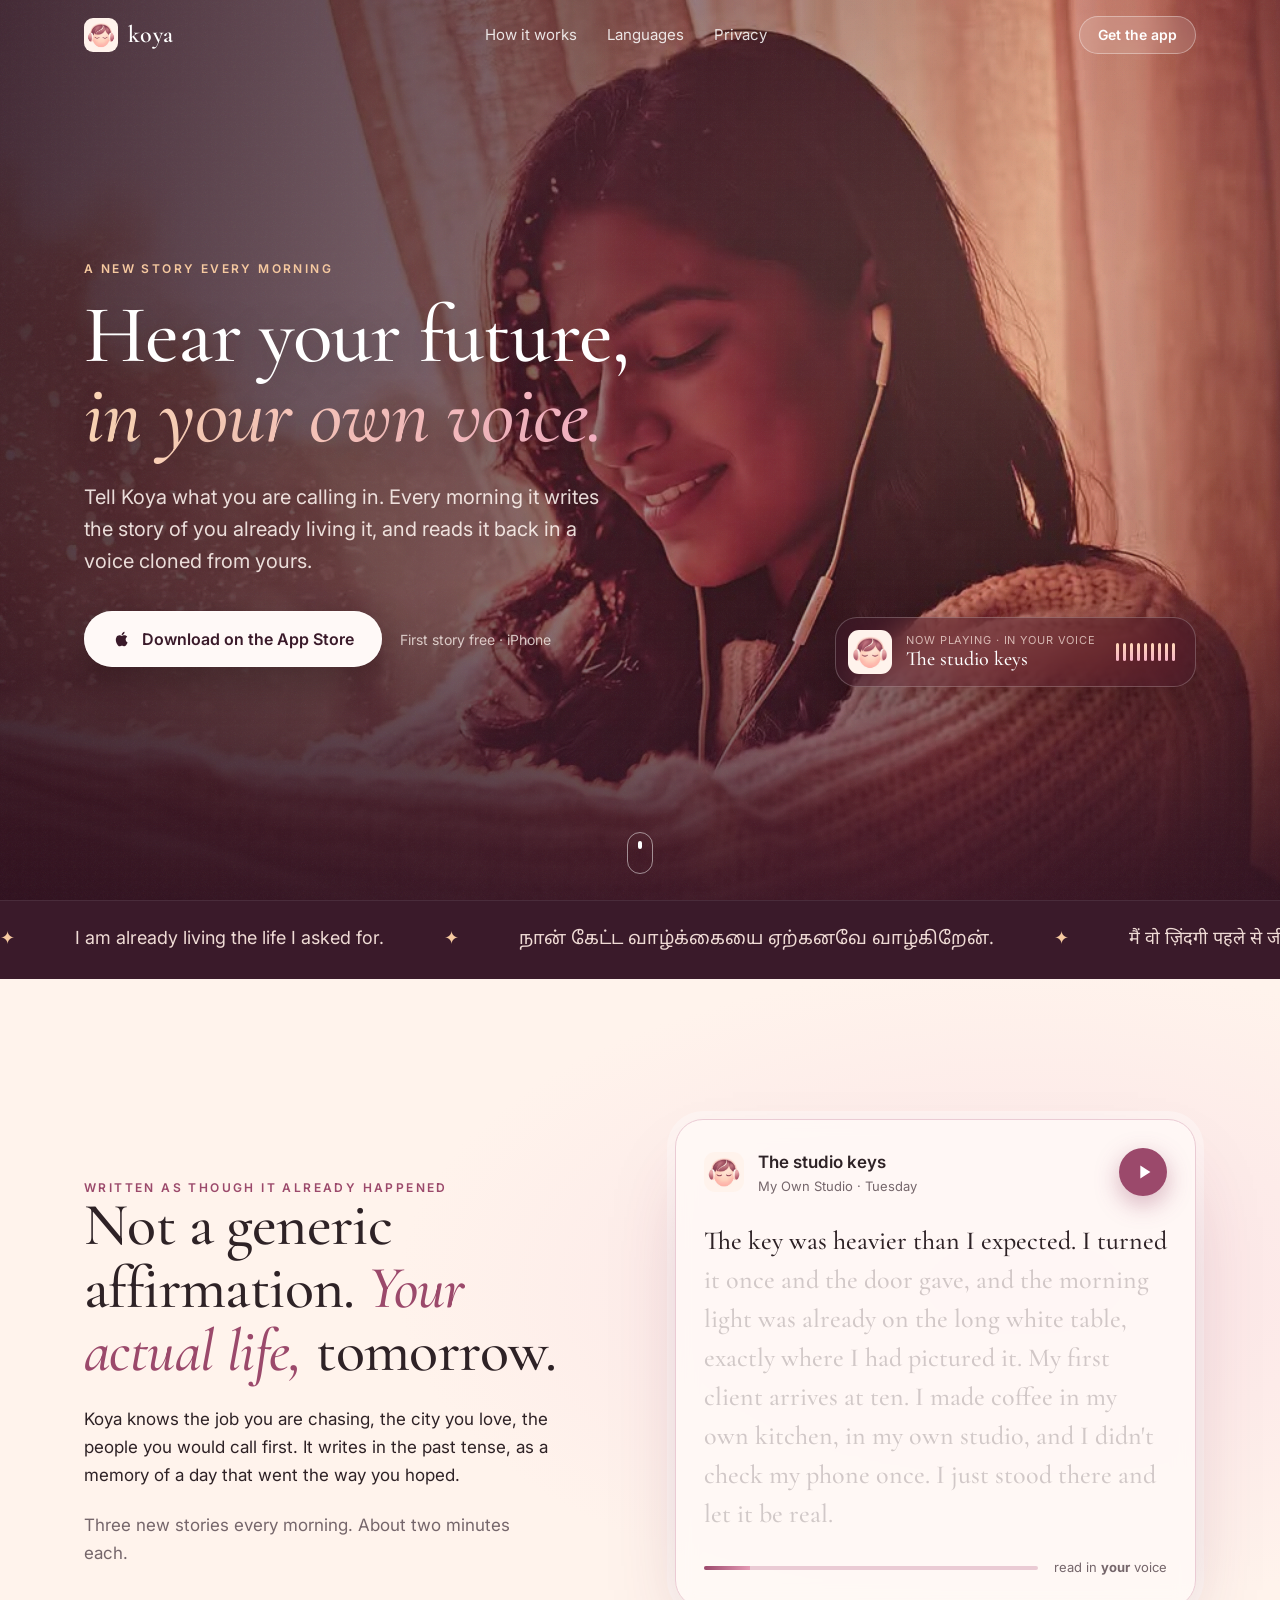
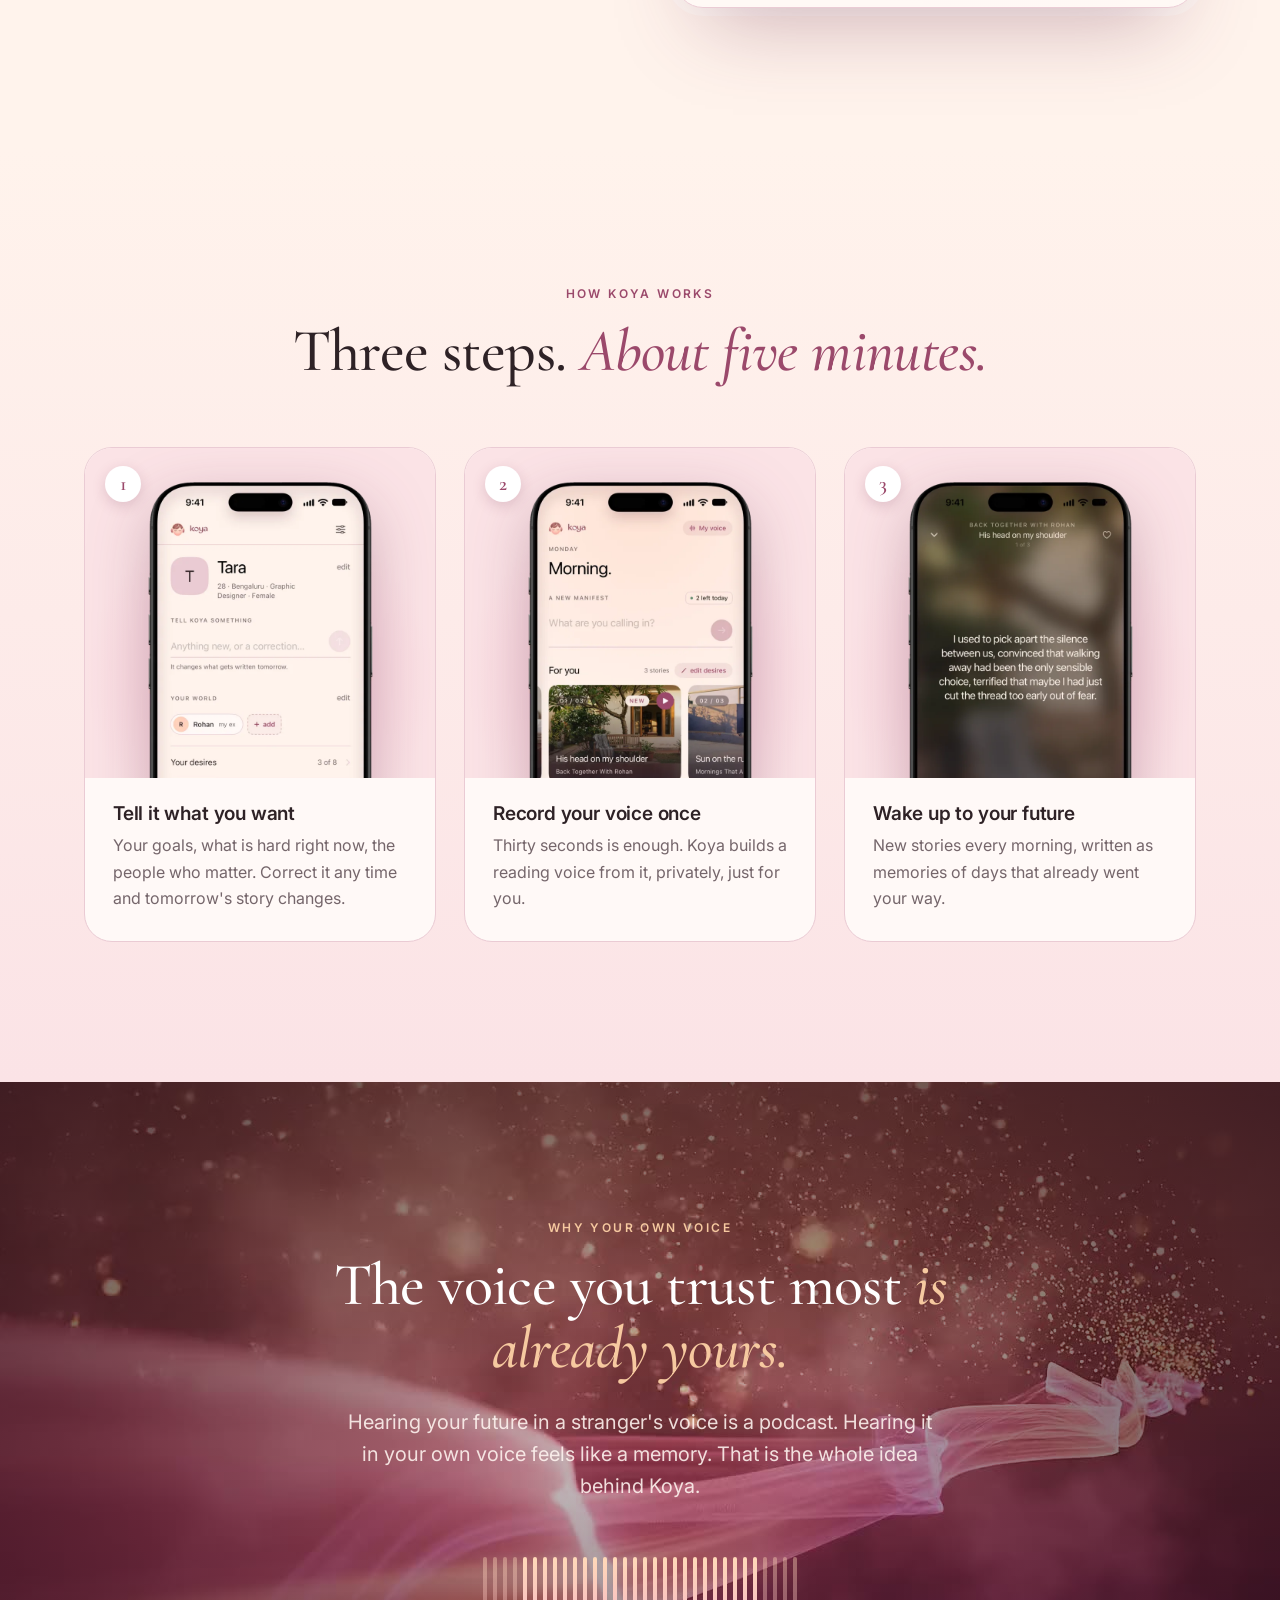
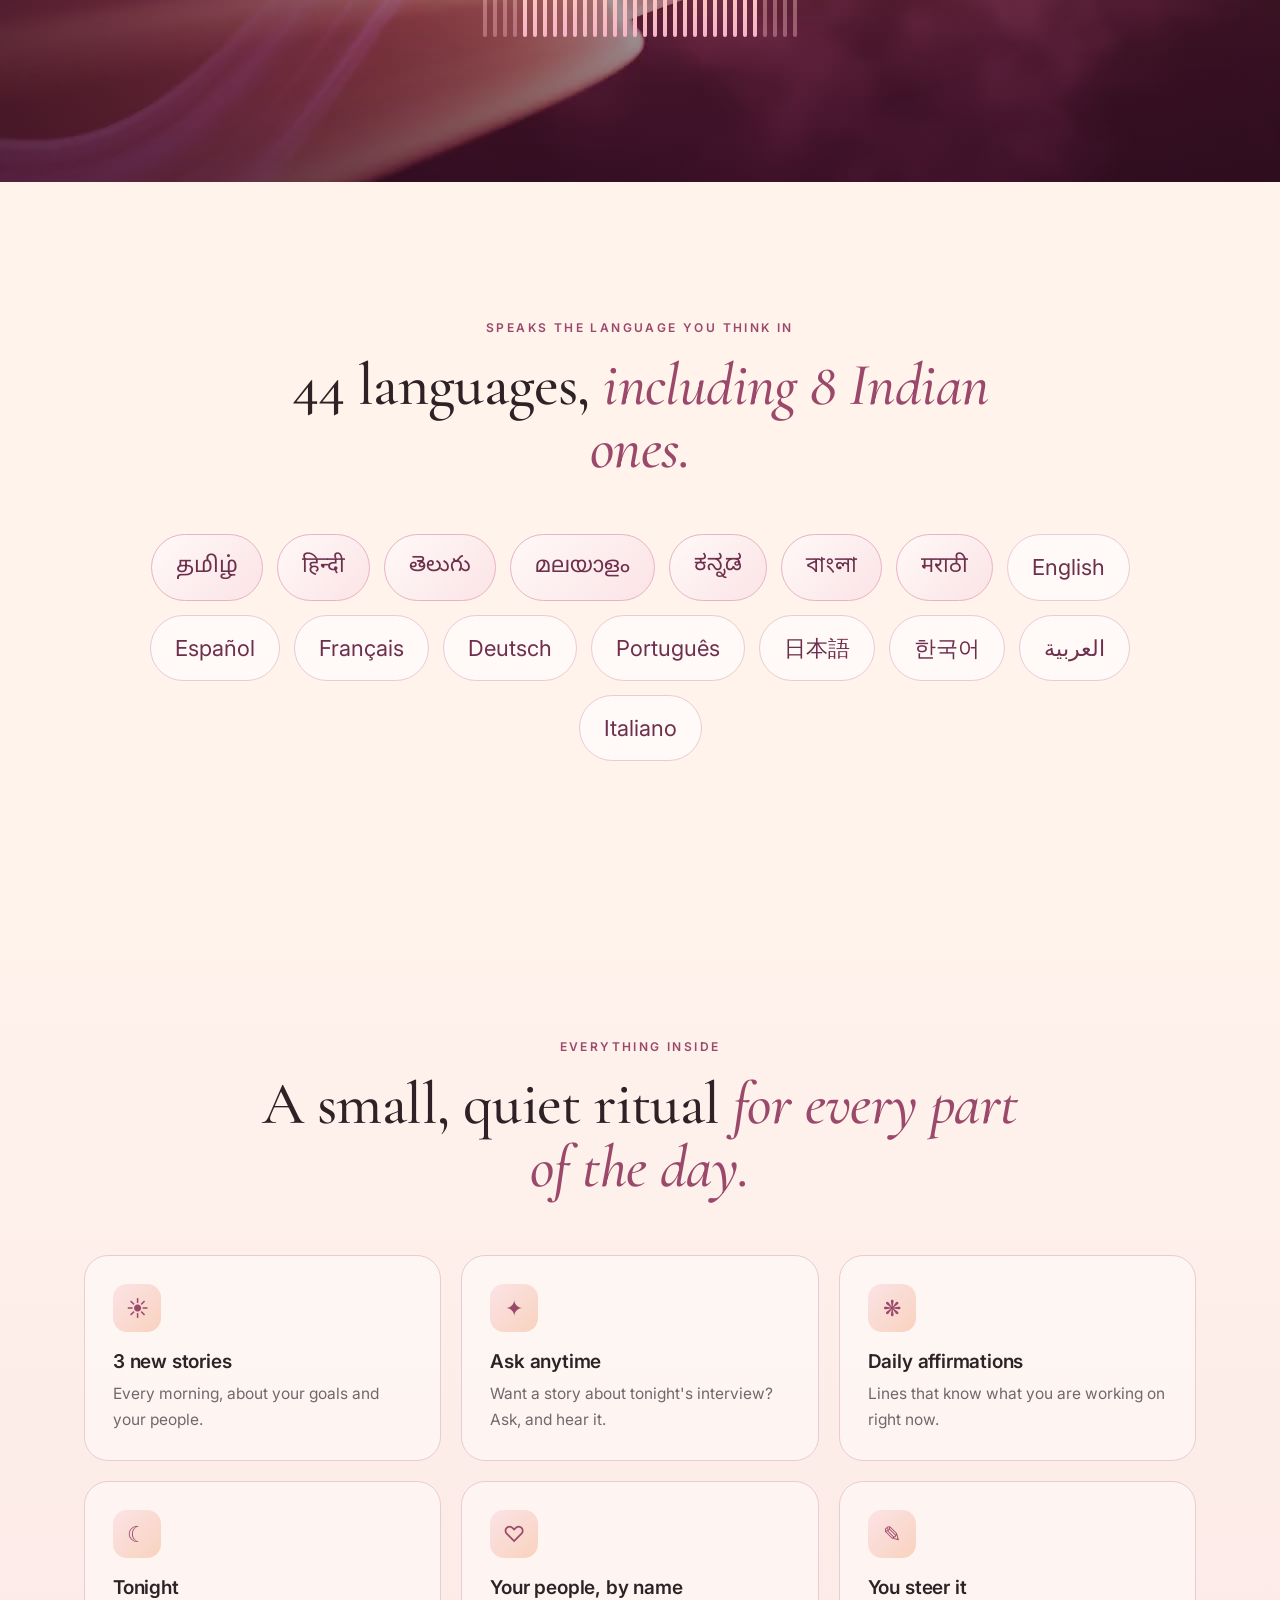
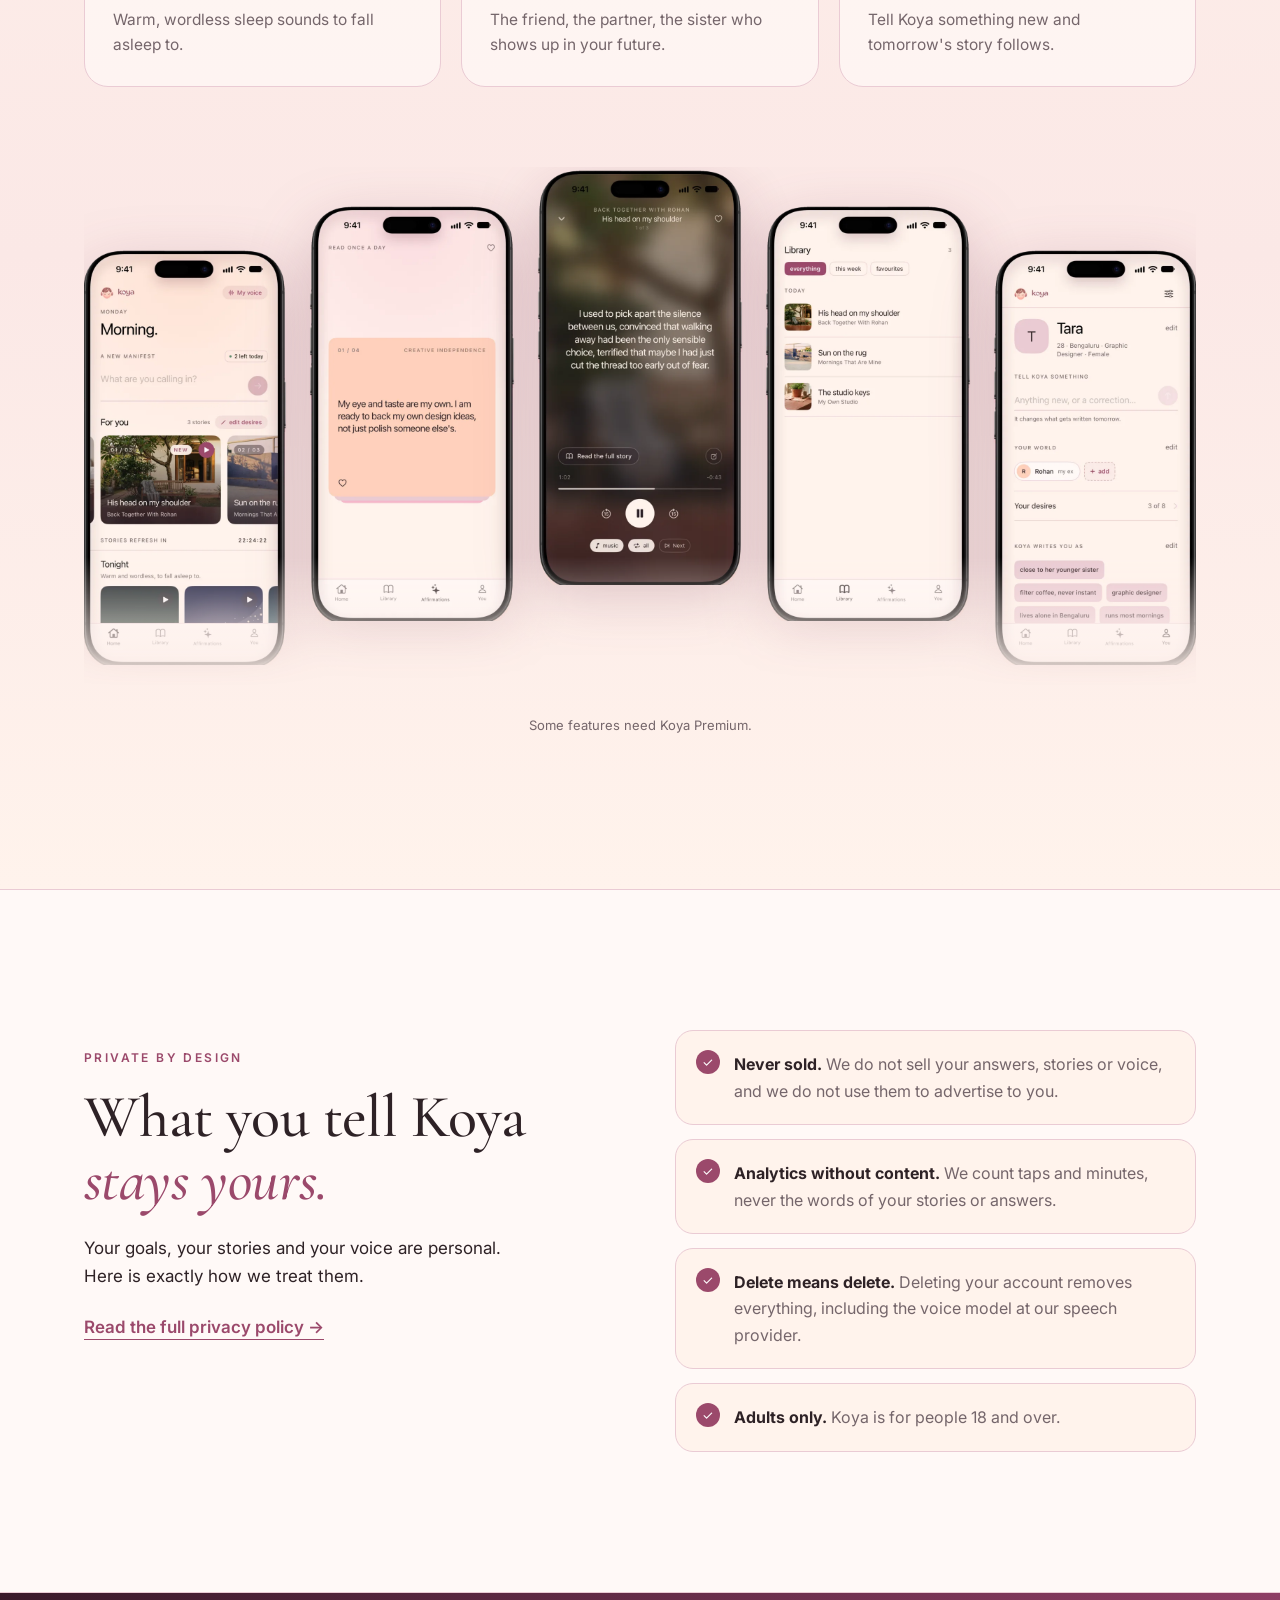
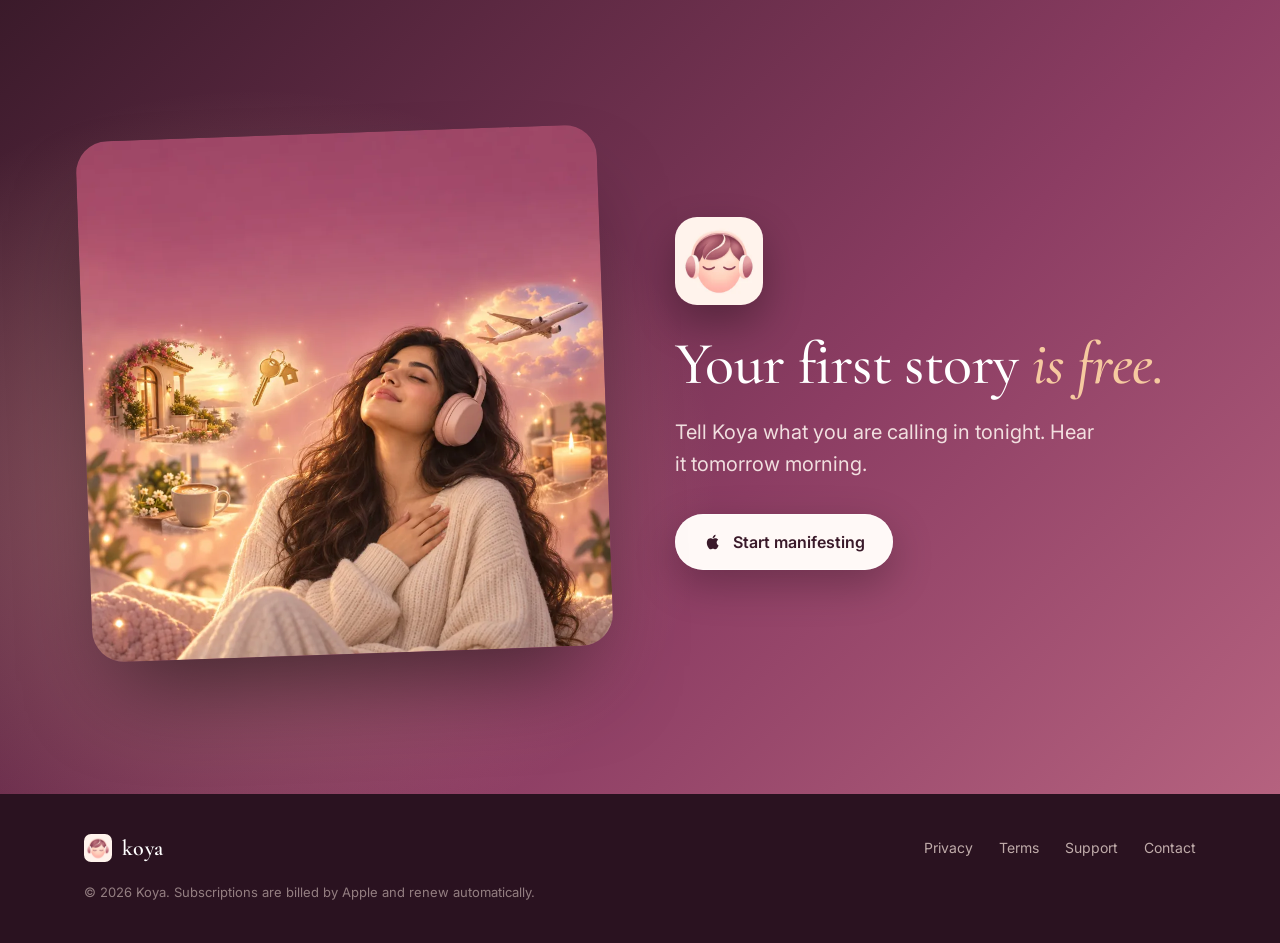
==== commit 8869c751: "/get: centered vivid download button, free badge, desire chips, story preview Also hide iOS's play g" ====
--- a/index.html
+++ b/index.html
@@ -35,7 +35,7 @@
 </header>
 
 <!-- HERO -->
-<section class="hero">
+<section class="hero" style="background-image:url(assets/hero-poster.jpg);background-position:70% center">
   <video class="hero-video" src="assets/hero.mp4" poster="assets/hero-poster.jpg" autoplay muted loop playsinline preload="auto" aria-hidden="true"></video>
   <div class="hero-shade"></div>
   <div class="hero-grain"></div>
@@ -128,7 +128,7 @@
 </section>
 
 <!-- VOICE -->
-<section class="voice">
+<section class="voice" style="background:#3A1A2A url(assets/ambient-poster.jpg) center/cover">
   <video class="voice-video" src="assets/ambient.mp4" poster="assets/ambient-poster.jpg" autoplay muted loop playsinline preload="none" aria-hidden="true"></video>
   <div class="voice-shade"></div>
   <div class="wrap voice-inner">
@@ -267,7 +267,8 @@
   // Background videos: play only on screen, never with reduced motion
   document.querySelectorAll('video[autoplay]').forEach(v => {
     if (reduce) { v.pause(); v.removeAttribute('autoplay'); return; }
-    new IntersectionObserver(es => es[0].isIntersecting ? v.play().catch(() => {}) : v.pause()).observe(v);
+    const first = v.play(); if (first) first.catch(() => { v.style.visibility = 'hidden'; });
+    new IntersectionObserver(es => es[0].isIntersecting ? v.play().catch(() => { v.style.visibility = 'hidden'; }) : v.pause()).observe(v);
   });
 </script>
 </body>
--- a/site.css
+++ b/site.css
@@ -234,3 +234,8 @@
   *, *::before, *::after { animation:none !important; transition:none !important; }
   .reveal { opacity:1; transform:none; }
 }
+
+/* iOS draws a play glyph over muted videos when autoplay is blocked (Low Power Mode). Never show it. */
+video::-webkit-media-controls-start-playback-button { display:none !important; -webkit-appearance:none; }
+video::-webkit-media-controls { display:none !important; }
+.hero { background-size:cover; background-position:center; }
